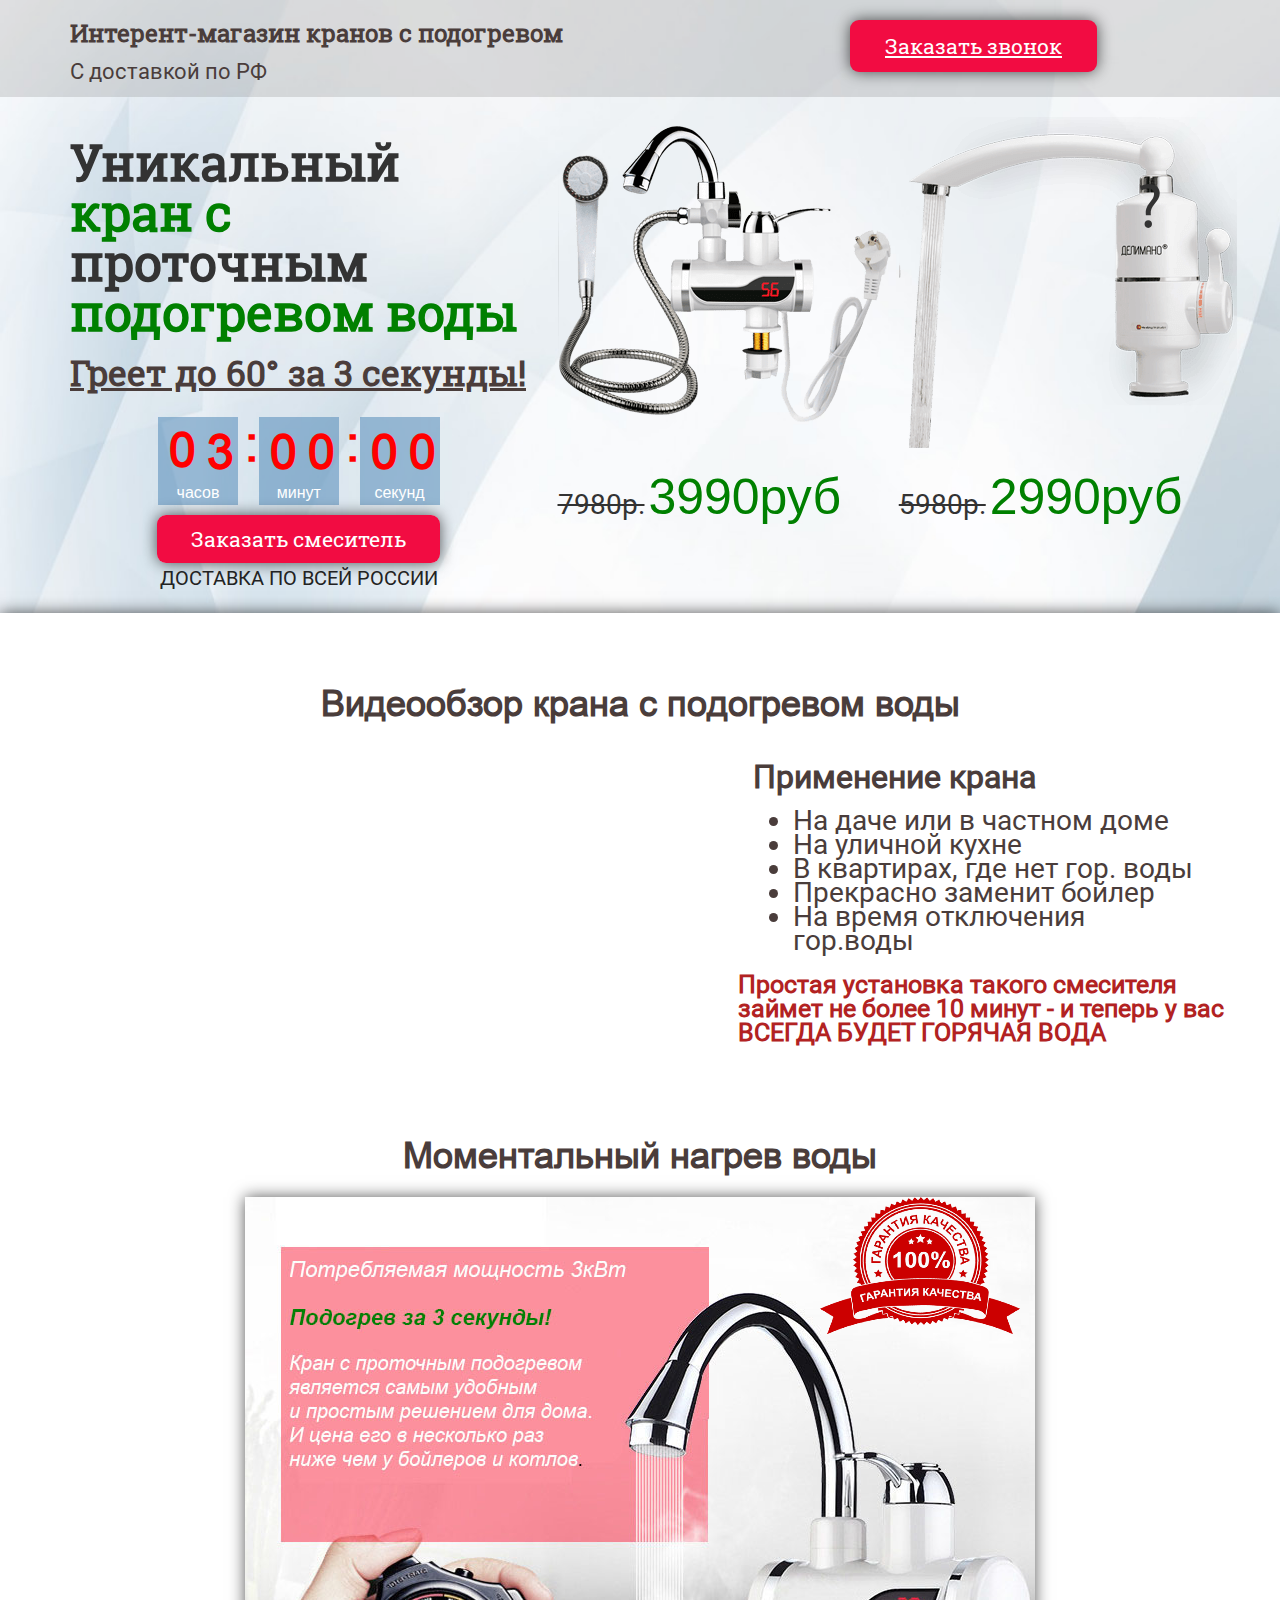
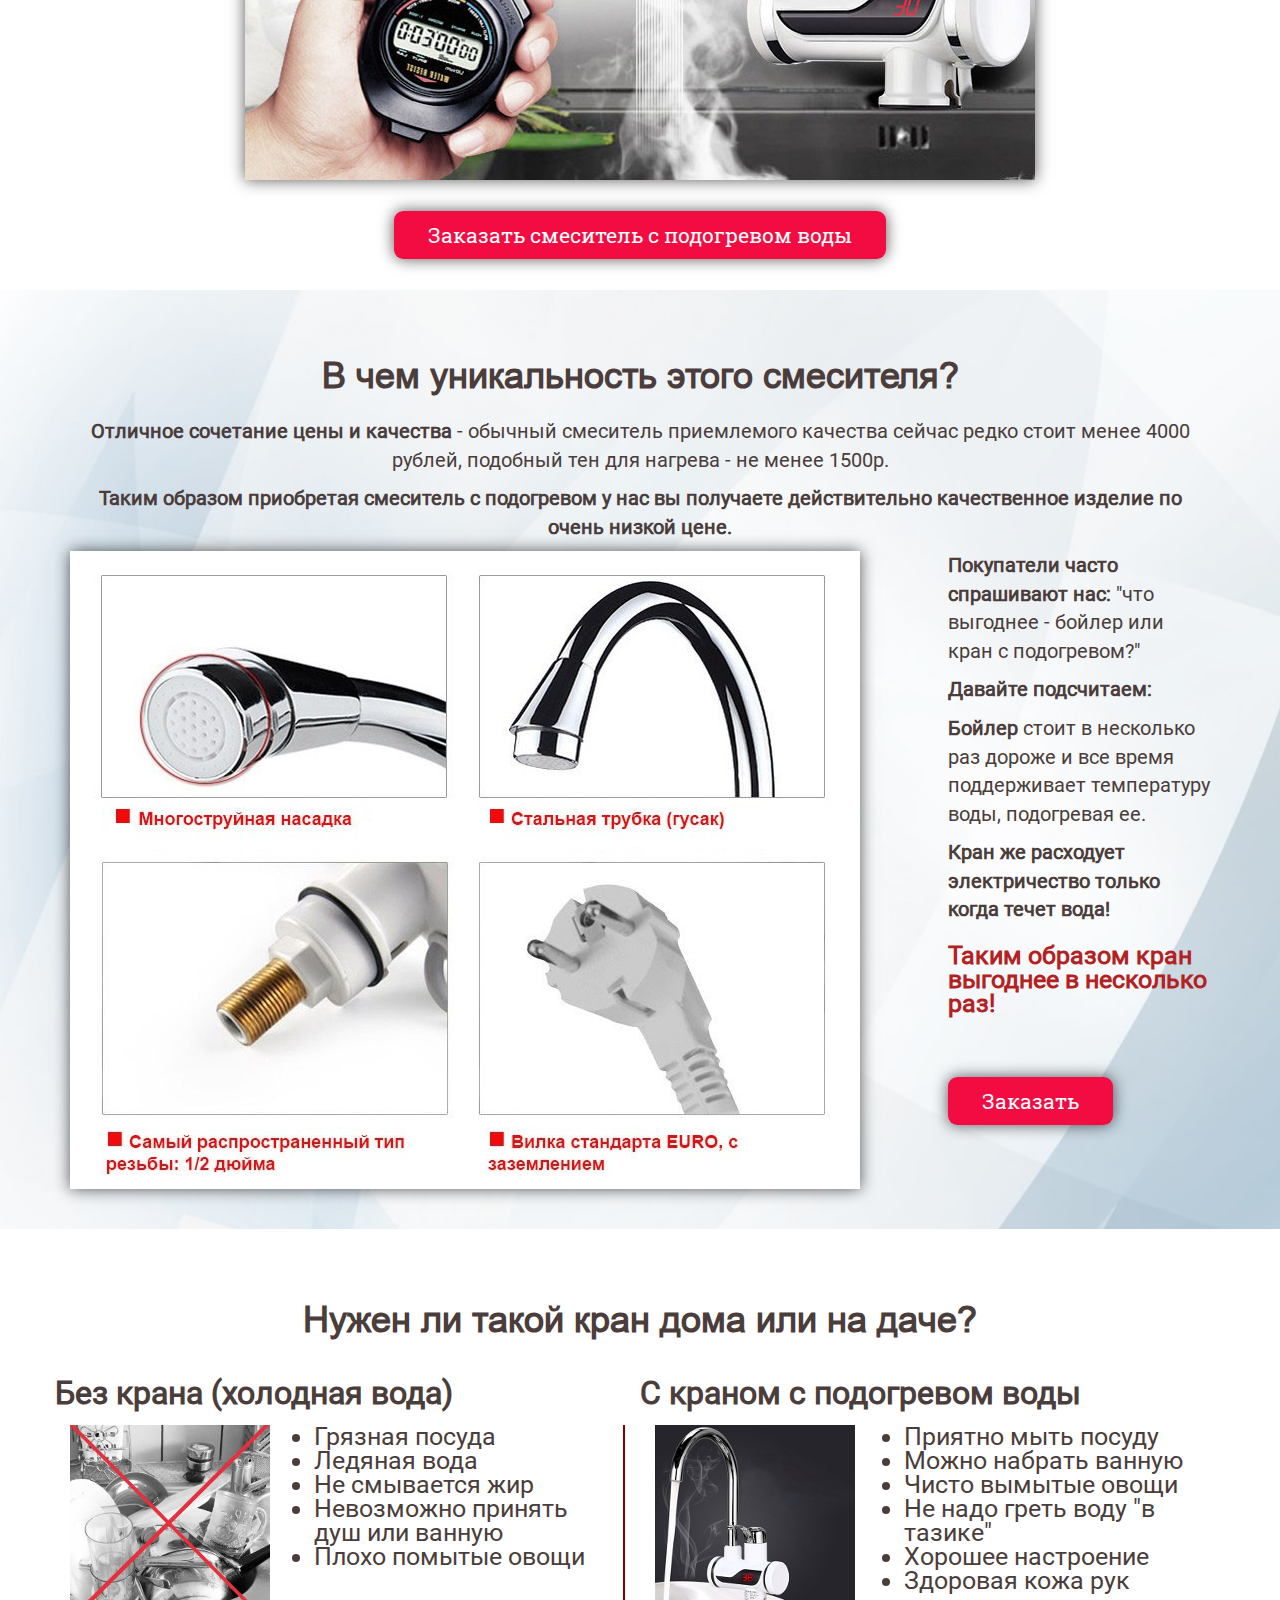
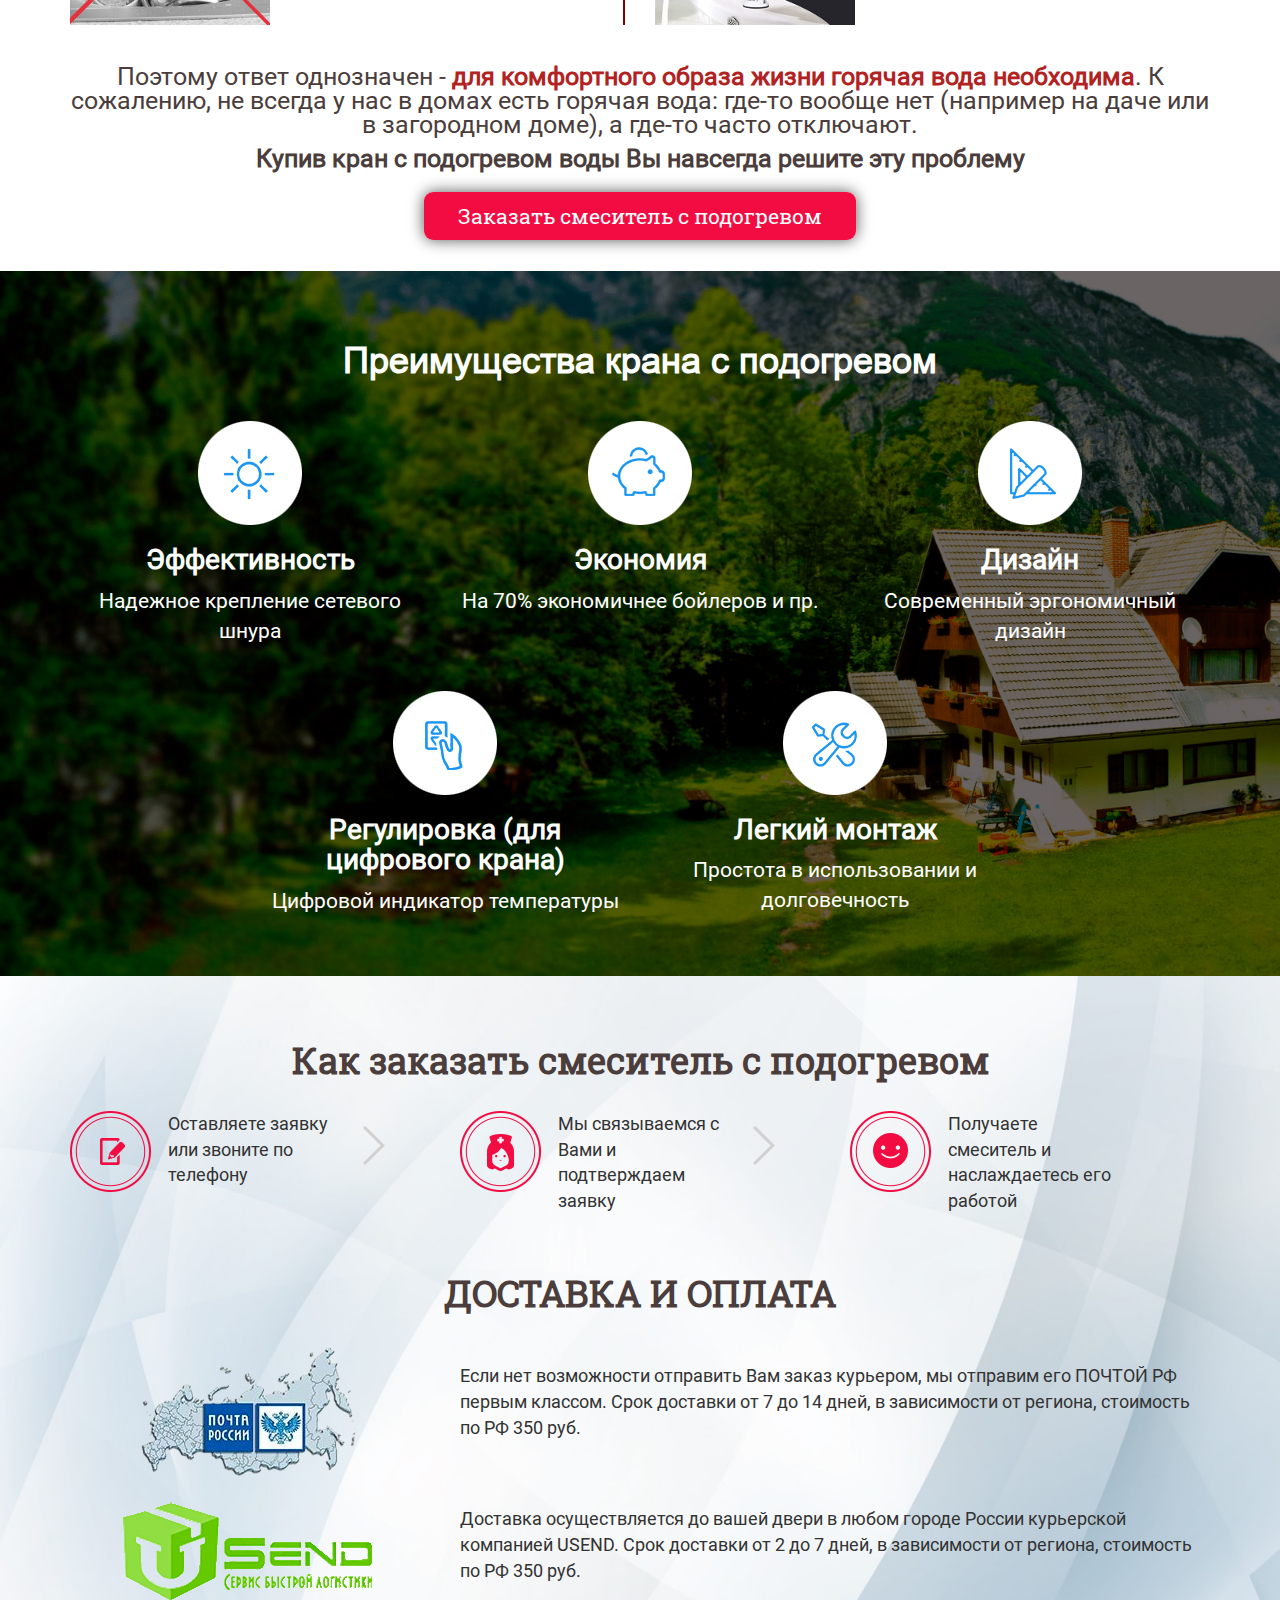
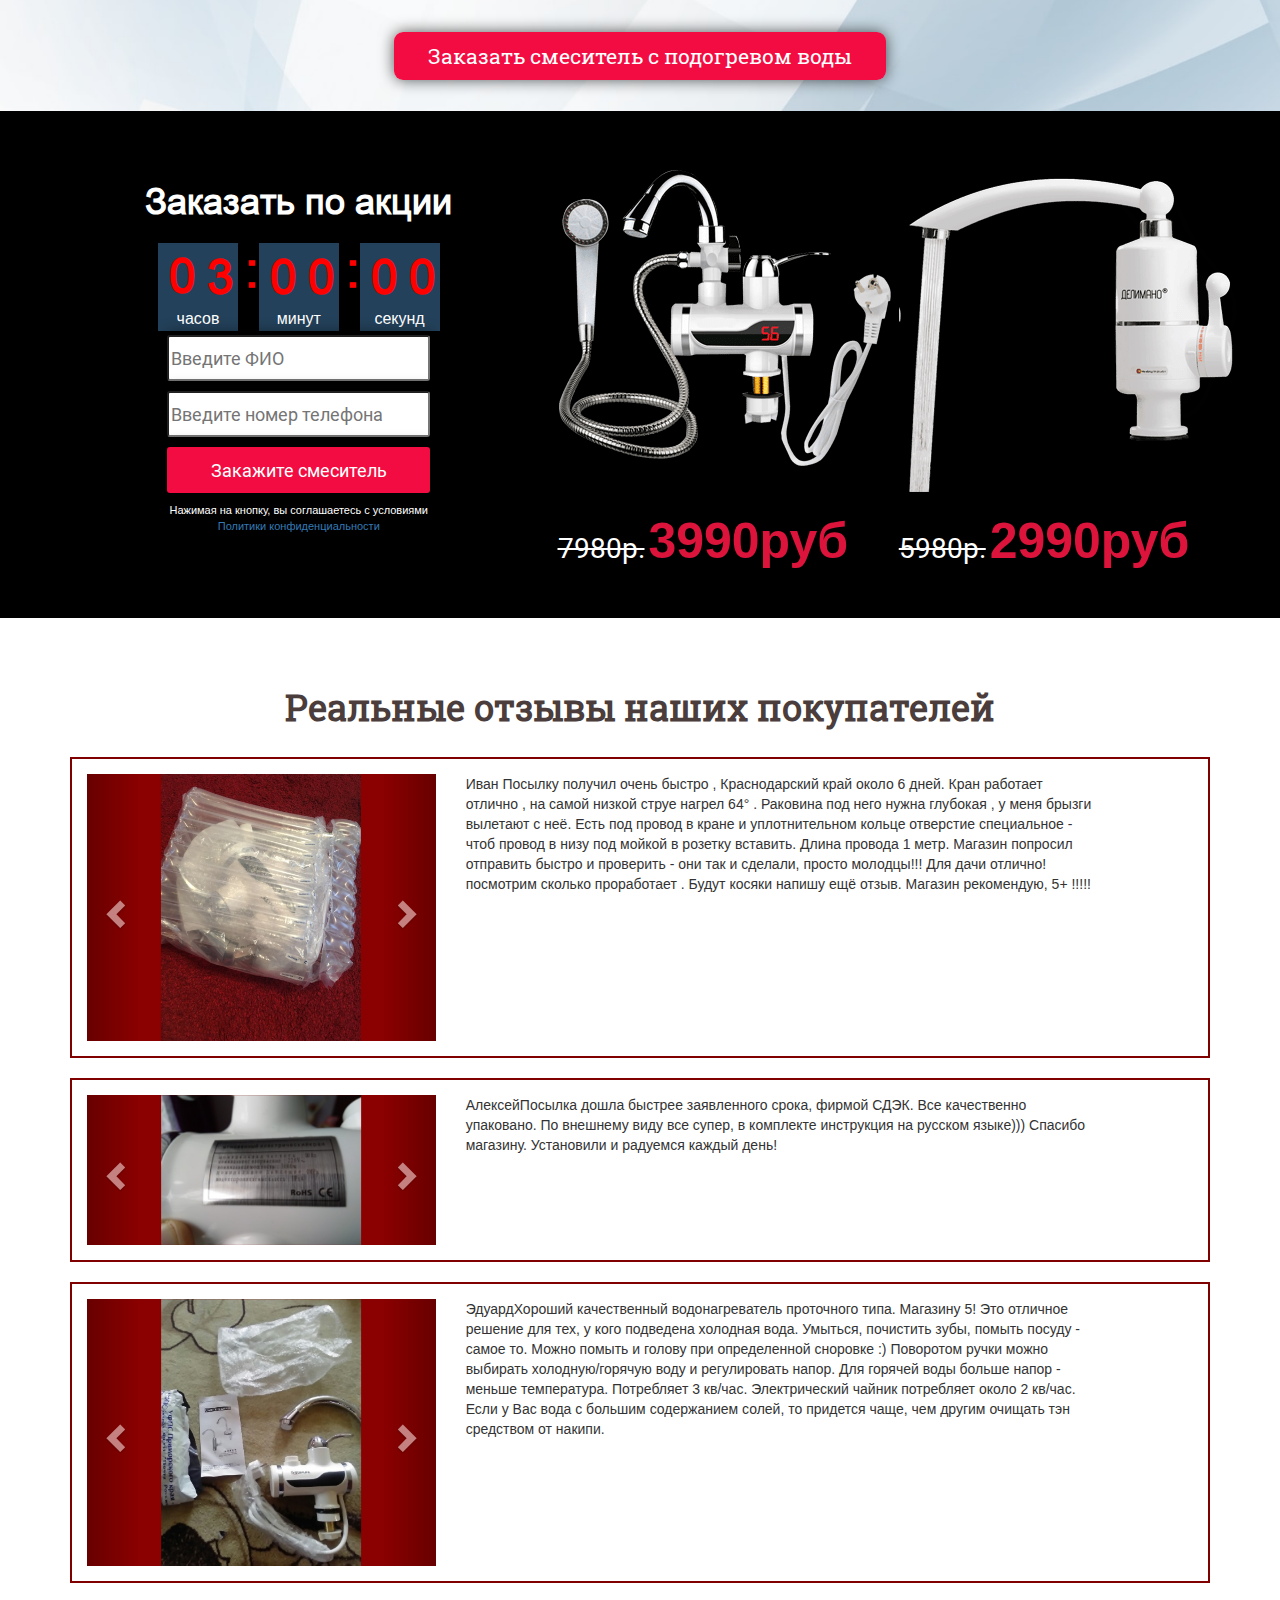
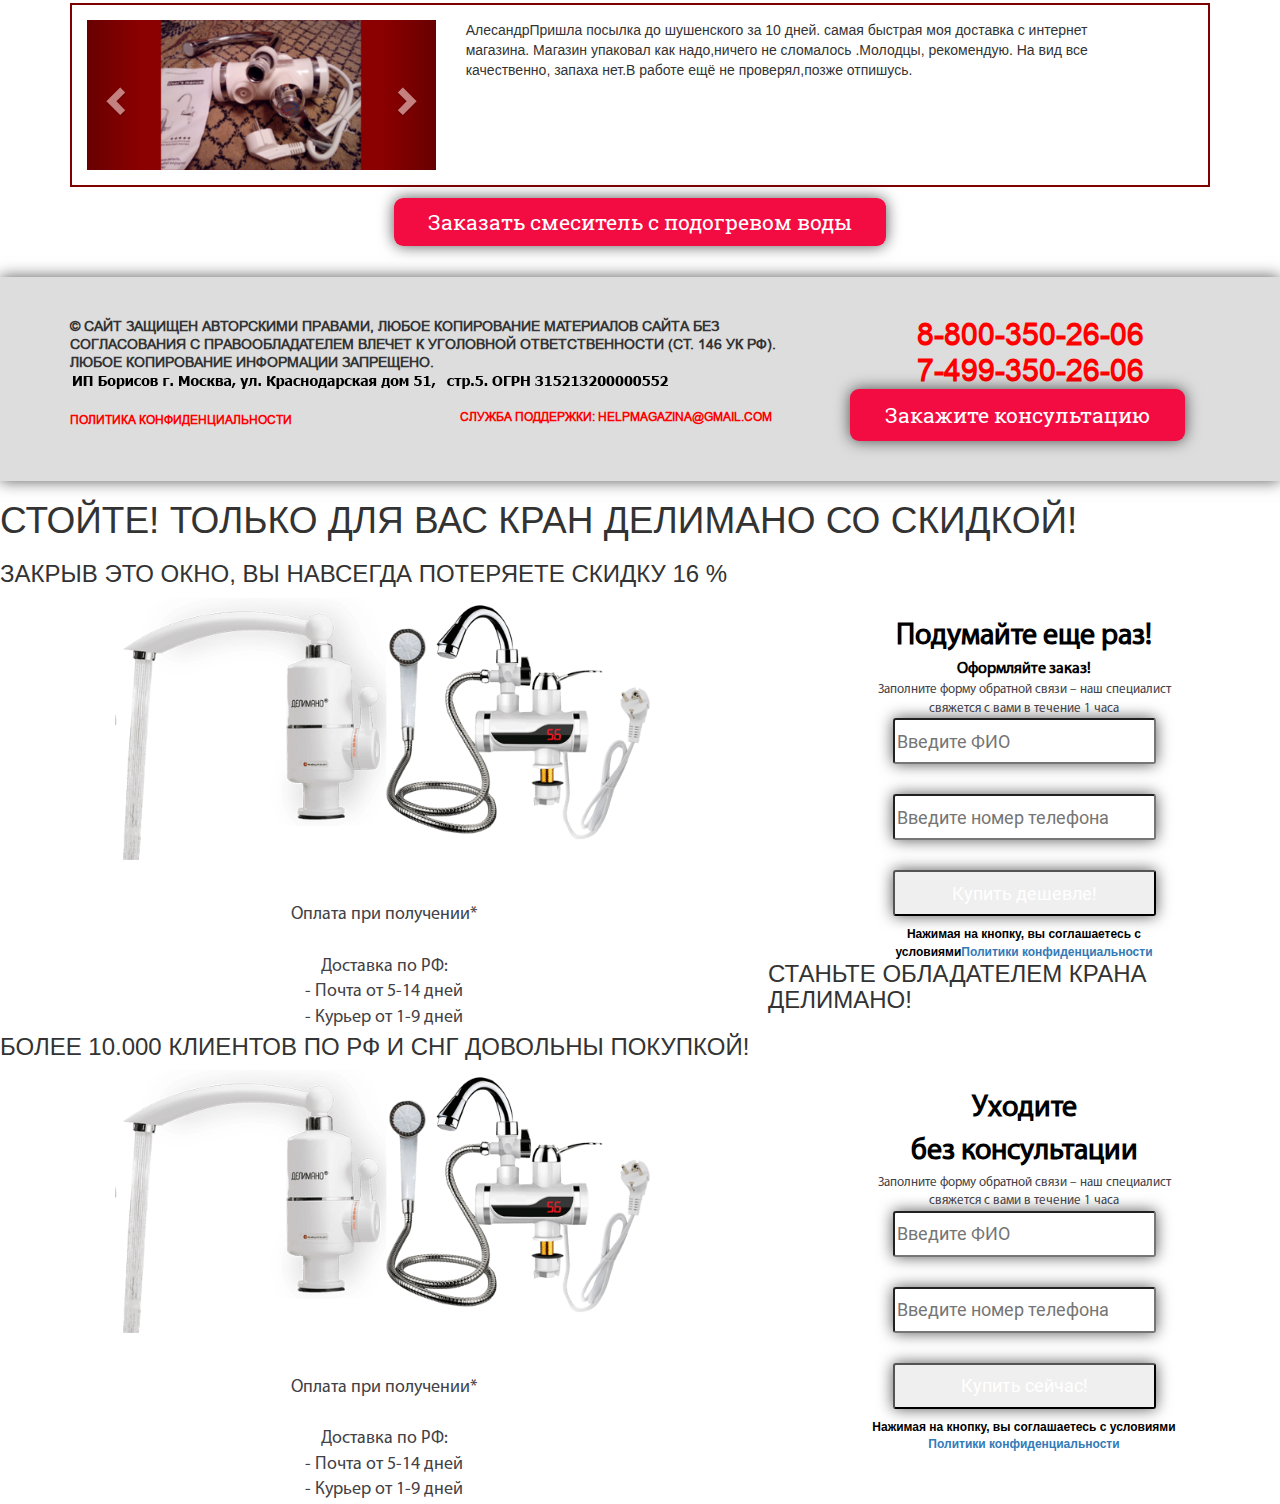
==== index.html @ 812cf023 "first commit" ====
<!DOCTYPE html>
<html>
<head>
	<title>Краны с подогревом</title>
	<meta charset="utf-8">
	<meta name="viewport" content="width=device-width, initial-scale=1">
	<link href="css/bootstrap.min.css" rel="stylesheet">
	<link rel="stylesheet" type="text/css" href="style.css">
	<link rel="shortcut icon" href="favicon.ico"  type="image/x-icon" />
<style>
	@font-face {
    font-family: "MyriadProRegular";
    src: url("font/MyriadProRegular/MyriadProRegular.eot");
    src: url("font/MyriadProRegular/MyriadProRegular.eot?#iefix")format("embedded-opentype"),
    url("font/MyriadProRegular/MyriadProRegular.woff") format("woff"),
    url("font/MyriadProRegular/MyriadProRegular.ttf") format("truetype");
    font-style: normal;
    font-weight: normal;
}




#ouibounce-modal {
    font-family: 'Open Sans', sans-serif;
    display: none;
    position: fixed;
    top: 0;
    left: 0;
    width: 100%;
    height: 100%;
    z-index:9997;
}
#ouibounce-modal .underlay {
    width: 100%;
    height: 100%;
    position: absolute;
    top: 0;
    left: 0;
    background-color: rgba(0,0,0,0.5);
    cursor: pointer;
    -webkit-animation: fadein 0.5s;
    animation: fadein 0.5s;
}
#ouibounce-modal .modal {
    width: 100%;
    height: auto;
    max-height:490px;
    background-color: #e5e5e5;
    z-index: 1;
    position: absolute;
    margin: auto;
    top: 0;
    right: 0;
    bottom: 0;
    left: 0;
    border-radius: 4px;
    -webkit-animation: popin 0.3s;
    animation: popin 0.3s;
    max-width:800px;
    border-radius:30px;

}
#ouibounce-modal .modal-title {
    font-size: 18px;
    background-color: #e5e5e5;
    color: #000;
    padding: 10px;
    margin: 0;
    border-radius: 4px 4px 0 0;
    text-align: center;
    margin: 0 auto;
    max-width: 670px;
}
#ouibounce-modal h3 {
    color: #000;
    font-size: 23px;
    margin: 16px;
    text-transform: uppercase;
    font-weight: normal;
    font-family: MyriadProRegular;
    max-width: 670px;
}
#ouibounce-modal .modal-body {
    padding: 0px 35px;
    font-size: 0.9em;
}

#ouibounce-modal form {
    text-align: center;
    margin-top: 15px;
}
#ouibounce-modal form input[type=text] {
    padding: 12px;
    max-width: 300px;
    border: 1px solid #806f6f;
    -webkit-font-smoothing: antialiased;
    margin-bottom: 17px;
    height: 40px;
    width: 100%;
    background: #e1e1e1;

}


#ouibounce-modal form input[type=tel] {
    padding: 12px;
    max-width: 300px;
    border: 1px solid #806f6f;
    -webkit-font-smoothing: antialiased;
    margin-bottom: 17px;
    height: 40px;
    width: 100%;
    background: #e1e1e1;

}


#ouibounce-modal form input[type=email] {
    padding: 12px;
    max-width: 300px;
    border: 1px solid #806f6f;
    -webkit-font-smoothing: antialiased;
    margin-bottom: 17px;
    height: 40px;
    width: 100%;
    background: #e1e1e1;

}

#ouibounce-modal form input[type=submit] {
    text-transform: uppercase;
    font-size: 28px;
    border-radius: 0px;
    background-color: #4ab471;
    border: none;
    cursor: pointer;
    -webkit-font-smoothing: antialiased;
    width: 100%;
    max-width: 300px;
    margin: 0 auto;
    font-family: MyriadProRegular;
    border: 2px solid #f17479;
    height: 65px;
    padding: 0px;
    margin-left: 0px;
}

#ouibounce-modal .modal-footer {
    position: absolute;
    bottom: 20px;
    text-align: center;
    width: 100%;
}
#ouibounce-modal .modal-footer p {
    text-transform: capitalize;
    cursor: pointer;
    display: inline;
    border-bottom: 1px solid #344a5f;
}
@-webkit-keyframes fadein {
    0% {
        opacity: 0;
    }

    100% {
        opacity: 1;
    }
}
@-ms-keyframes fadein {
    0% {
        opacity: 0;
    }

    100% {
        opacity: 1;
    }
}
@keyframes fadein {
    0% {
        opacity: 0;
    }

    100% {
        opacity: 1;
    }
}
@-webkit-keyframes popin {
    0% {
        -webkit-transform: scale(0);
        transform: scale(0);
        opacity: 0;
    }

    85% {
        -webkit-transform: scale(1.05);
        transform: scale(1.05);
        opacity: 1;
    }

    100% {
        -webkit-transform: scale(1);
        transform: scale(1);
        opacity: 1;
    }
}
@-ms-keyframes popin {
    0% {
        -ms-transform: scale(0);
        transform: scale(0);
        opacity: 0;
    }

    85% {
        -ms-transform: scale(1.05);
        transform: scale(1.05);
        opacity: 1;
    }

    100% {
        -ms-transform: scale(1);
        transform: scale(1);
        opacity: 1;
    }
}
@keyframes popin {
    0% {
        -webkit-transform: scale(0);
        -ms-transform: scale(0);
        transform: scale(0);
        opacity: 0;
    }

    85% {
        -webkit-transform: scale(1.05);
        -ms-transform: scale(1.05);
        transform: scale(1.05);
        opacity: 1;
    }

    100% {
        -webkit-transform: scale(1);
        -ms-transform: scale(1);
        transform: scale(1);
        opacity: 1;
    }
}

.colmd9 {
    width: 60%;
    float: left;
    text-align: center;

}
.colmd3 {
    width: 40%;
    float: right;
    text-align:center;
    margin-top: 18px;
}

.textobm {
    font-family: MyriadProRegular;
    color: #424147;
    font-size: 18px;
    max-width: 240px;
    text-align: center;
    margin: 0 auto;
    margin-top:40px;
}
.zagolform {
    font-size: 30px;
    font-family: MyriadProRegular;
    color: #000;
    font-weight: bold;

}

.formstr2 {
    font-size: 16px;
    font-family: MyriadProRegular;
    font-weight: bold;
    color: #000;

}
.managerobform {
    font-size: 13px;
    margin: 0 auto;
    width: 67%;
    font-family: MyriadProRegular;
    color: #424147;

}


.polk {
    font-size: 12px;
    font-family: MyriadProRegular;
    font-weight: bold;
    color: #5d5d66;
}
.voprosik {
    float: right;
    font-size: 63px;
    position: absolute;
    right: 117px;
    top: 167px;
    font-family: MyriadProRegular;

}

@media (min-width:480px) and (max-width:768px){
    .zagolform{
        font-size: 27px;
    }
}

@media (min-width:300px) and (max-width:480px){
    .zagolform{
        font-size: 27px;
    }
}
</style>
<!-- MEDIA-->
<style type="text/css">
	
</style>
</head>
<body>
<!--СЕКЦИЯ-1-->	
<section class="section1">
	
	<header>
		<div class="container">
		<div class="row">
			<div class="col-md-8">
				<h2 class="hh2">Интерент-магазин кранов с подогревом</h2>
				<p class="thead">С доставкой по РФ</p>
			</div>
			<div class="col-md-4">
			<br>
			
			<a class="knopka btn" href="#myModal" data-toggle="modal"><span class="cherta">Заказать звонок</span></a>
		    </div>
		</div>
		</div>
	</header>
	<div class="row"></div>
	<div class="container">
		<div class="row">
			<div class="col-md-5">
				<div class="row">
					<div class="col-md-12">
						<h1>Уникальный <span class="green">кран с</span> проточным <span class="green">подогревом воды</span></h1>
						<p class="txt1">Греет до 60&#176; за 3 секунды!</p>
					</div>
				</div>
				<div class="row">
					<div class="col-md-12 col-sm-12 col-xs-12 text-center"> 
                        <div id="countdown_dashboard" class="">
						
							<div class="dash hours_dash">
								<div class="digit"><div class="top" style="display: none;">0</div><div class="bottom" style="display: block;">0</div></div>
								<div class="digit"><div class="top" style="display: none;">3</div><div class="bottom" style="display: block;">3</div></div>
								<span class="dash_title">часов</span>
							</div>
							<div class="dots">:</div>
							<div class="dash minutes_dash">
								<div class="digit"><div class="top" style="display: none;">0</div><div class="bottom" style="display: block;">0</div></div>
								<div class="digit"><div class="top" style="display: none;">0</div><div class="bottom" style="display: block;">0</div></div>
								<span class="dash_title">минут</span>
							</div>
							<div class="dots">:</div>
							<div class="dash seconds_dash">
								<div class="digit"><div class="top" style="display: none;">4</div><div class="bottom" style="display: block;">4</div></div>
								<div class="digit"><div class="top" style="display: none;">0</div><div class="bottom" style="display: block;">0</div></div>
								<span class="dash_title">секунд</span>
							</div>
							<div class="clear"></div>
						</div>
                    </div>
				</div>
				<div class="row">
					<div class="col-md-12 text-center">
						<a class="knopka" href="">Заказать смеситель</a>
					</div>
			       </div>
			    <div class="row">
					<div class="col-md-12 text-center">
						<p class="dost">ДОСТАВКА ПО ВСЕЙ РОССИИ</p>
					</div>
			       </div>		
			</div>
			<div class="col-md-7">
				<div class="row">
				<div class="col-md-6">
				<figure>
					<p><img src="img/krann.png"></p>
					<figcaption>
						<span class="cena">7980р.</span> <span class="green">3990руб</span>
					</figcaption>
				</figure>
			       </div>
				<div class="col-md-6">
				<figure>
					<p><img src="img/delim.png"></p>
					<figcaption>
						<span class="cena">5980р.</span> <span class="green">2990руб</span>
					</figcaption>
				</figure>
			       </div>
				</div>
			</div>
		</div>
	</div>
</section>
<!-- СЕКЦИЯ-2 -->
<section class="section2">
	<div class="container">
		<div class="row">
			<div class="col-md-12">
				<h2 class="h22">Видеообзор крана с подогревом воды</h2>
			</div>
		</div>
		<div class="row">
			<div class="col-md-7">
			<div class="row">
			<div class="col-md-12 text-center">
				<iframe width="560" height="315" src="https://www.youtube.com/embed/19p9vPJUrW4" frameborder="0" allow="autoplay; encrypted-media" allowfullscreen></iframe>
			</div>
			</div>
			<div class="row">
			<div class="col-md-12 text-center">
				<iframe width="560" height="315" src="https://www.youtube.com/embed/FZ7Vv_wr2fo" frameborder="0" allow="autoplay; encrypted-media" allowfullscreen></iframe>
			</div>
			</div>
			</div>
			<div class="col-md-5">
				<div class="row">
					<div class="col-md-12">
						<h3 class="h33">Применение крана</h3>
						<ul>
							<li>На даче или в частном доме</li>
							<li>На уличной кухне</li>
							<li>В квартирах, где нет гор. воды</li>
							<li>Прекрасно заменит бойлер</li>
							<li>На время отключения гор.воды</li>
						</ul>
					</div>
					<div class="row">
						<div class="col-md-12">
						<div class="bordo2">
						<p class="bordo">Простая установка такого смесителя займет не более 10 минут - и теперь у вас ВСЕГДА БУДЕТ ГОРЯЧАЯ ВОДА</p></div>
						</div>
                    </div>
					</div>
				</div>
			</div>
			<div class="row">
				<div class="col-md-12">
					<h2 class="h22">Моментальный нагрев воды</h2>
				</div>
			</div>
			<div class="row">
			<div class="garant">
				
					<div class="col-md-6 col-md-offset-1">
						
					</div>
					<div class="col-md-5 text-right">
						<img src="img/guarantee.png">
					</div>
				</div>
			</div>
			<div class="row">
				<div class="col-md-12 text-center">
				<div class="sect2"><a class="knopka" href="">Заказать смеситель с подогревом воды</a>
				</div>
				</div>
			</div>
		</div>
	</div>
</section>
<!--СЕКЦИЯ-3-->
<section class="section3">
	<div class="container">
		<div class="row">
			<div class="col-md-12 text-center">
				<h2 class="h22">В чем уникальность этого смесителя?</h2>
			</div>
		</div>
		<div class="row">
			<div class="col-md-12 text-center">
				<p class="txt3"><span class="bold">Отличное сочетание цены и качества</span> - обычный смеситель приемлемого качества сейчас редко стоит менее 4000 рублей, подобный тен для нагрева - не менее 1500р.</p>
			</div>
		</div>
		<div class="row">
			<div class="col-md-12 text-center">
				<p class="bold">Таким образом приобретая смеситель с подогревом у нас вы получаете действительно качественное изделие по очень низкой цене.</p>
			</div>
		</div>
		<div class="row">
			<div class="col-md-9">
				<img src="img/sect3.jpg">
			</div>
			<div class="col-md-3">
				<div class="row">
					<div class="col-md-12">
						<p class="txt3"><span class="bold">Покупатели часто спрашивают нас:</span> "что выгоднее - бойлер или кран с подогревом?"</p>
					</div>
				</div>
				<div class="row">
					<div class="col-md-12">
						<p class="bold">Давайте подсчитаем: </p>
					</div>
				</div>
				<div class="row">
					<div class="col-md-12">
						<p class="txt3"><span class="bold">Бойлер</span> стоит в несколько раз дороже и все время поддерживает температуру воды, подогревая ее.</p>
					</div>
				</div>
				<div class="row">
					<div class="col-md-12">
						<p class="bold">
							Кран же расходует электричество только когда течет вода!
						</p>
					</div>
				</div>
				<div class="row">
					<div class="col-md-12">
						<p></p>
					</div>
				</div>
				<div class="row">
					<div class="col-md-12">
						<div class="bordo3">
					<p class="bordo">Таким образом кран выгоднее в несколько раз!</p></div>
				    </div>
				</div>
				<div class="row">
					<div class="col-md-12">
					<a class="knopka" href="">Заказать</a>
				    </div>
				</div>
			</div>
		</div>
	</div>
</section>
<!--СЕКЦИЯ-4 -->
<section class="section4">
	<div class="container">
		<div class="row">
			<div class="col-md-12 text-center">
				<h2 class="h22">
					Нужен ли такой кран дома или на даче?
				</h2>
			</div>
		</div>
		<div class="ul-sect4">
		<div class="row">
			
			<div class="col-md-6">
				<div class="row">
					<h3 class="h33">Без крана (холодная вода)</h3>
				</div>
				<div class="ul-left">
				<div class="row">
					<div class="col-md-5">
						<img src="img/sect4net.jpg">
					</div>
					<div class="col-md-7">
						
						<ul>
							<li>Грязная посуда</li>
							<li>Ледяная вода</li>
							<li>Не смывается жир</li>
							<li>Невозможно принять душ или ванную</li>
							<li>Плохо помытые овощи</li>
						</ul>
					</div>
				</div>
				</div>
			</div>
			<div class="col-md-6">
				<div class="row">
					<h3 class="h33">С краном с подогревом воды</h3>
				</div>
                <div class="row">
					<div class="col-md-5">
						<img src="img/sect4da.jpg">
					</div>
					<div class="col-md-7">
						<ul>
							<li>Приятно мыть посуду</li>
							<li>Можно набрать ванную</li>
							<li>Чисто вымытые овощи</li>
							<li>Не надо греть воду "в тазике"</li>
							<li>Хорошее настроение</li>
							<li>Здоровая кожа рук</li>
						</ul>
					</div>
				</div>
			</div>
			
		</div>
		</div>
		<div class="row">
			<div class="col-md-12 text-center">
				<p>Поэтому ответ однозначен - <span class="bordo">для комфортного образа жизни горячая вода необходима</span>. К сожалению, не всегда у нас в домах есть горячая вода: где-то вообще нет (например на даче или в загородном доме), а где-то часто отключают.</p>
			</div>
		</div>
		<div class="row">
			<div class="col-md-12 text-center">
				<div class="bordo4">
				<p class="bordo">Купив кран с подогревом воды Вы навсегда решите эту проблему</p></div>
			</div>
		</div>
		<div class="row">
			<div class="col-md-12 text-center">
				<a class="knopka" href="">Заказать смеситель с подогревом</a>
				</div>
			</div>
	</div>
</section>
<!--СЕКЦИЯ-5-->
<section class="section5">
	<div class="container">
		<div class="row">
			<h2>Преимущества крана с подогревом</h2>
		</div>
		<div class="plus">
		<div class="row">
			<div class="col-md-4">
				<figure>
					<p><img src="img/file.png"></p>
					<figcaption>
					<h3 class="h35">Эффективность</h3>
					<p class="txt5">Надежное крепление сетевого шнура</p>
					</figcaption>
				</figure>
			</div>
			<div class="col-md-4">
				<figure>
					<p><img src="img/file-1.png"></p>
					<figcaption>
					<h3 class="h35">Экономия</h3>
					<p class="txt5">На 70% экономичнее бойлеров и пр.</p>
					</figcaption>
				</figure>
			</div>
			<div class="col-md-4">
				<figure>
					<p><img src="img/file-2.png"></p>
					<figcaption>
					<h3 class="h35">Дизайн</h3>
					<p class="txt5">Современный эргономичный дизайн</p>
					</figcaption>
				</figure>
			</div>
		</div>
		</div>
		<div class="row">
			<div class="col-md-4 col-md-offset-2">
				<figure>
					<p><img src="img/file-3.png"></p>
					<figcaption>
					<h3 class="h35">Регулировка (для цифрового крана)</h3>
					<p class="txt5">Цифровой индикатор температуры</p>
					</figcaption>
				</figure>
			</div>
			<div class="col-md-4">
				<figure>
					<p><img src="img/file-4.png"></p>
					<figcaption>
					<h3 class="h35">Легкий монтаж</h3>
					<p class="txt5">Простота в использовании и долговечность</p>
					</figcaption>
				</figure>
			</div>
		</div>
	</div>
</section>
<!--СЕКЦИЯ-6-->
<section class="section6">
	<div class="container">
		<div class="row">
			<div class="col-md-12 text-center">
				<h2 class="h66">Как заказать смеситель с подогревом</h2>
			</div>
		</div>
		<div class="ico6">
		<div class="row">
			<div class="col-md-4">
				<div class="row">
					<div class="col-md-3"><img src="img/icon1.png"></div>
					<div class="col-md-6"><p class="txt6">Оставляете заявку или звоните по телефону</p></div>
					<div class="col-md-3">
						<div class="str"><img src="img/str.png"></div>
					</div>
				</div>
			</div>
			<div class="col-md-4">
				<div class="row">
					<div class="col-md-3"><img src="img/icon2.png"></div>
					<div class="col-md-6"><p class="txt6">Мы связываемся с Вами и подтверждаем заявку</p></div>
					<div class="col-md-3">
						<div class="str"><img src="img/str.png"></div>
					</div>
				</div>
			</div>
			<div class="col-md-4">
				<div class="row">
					<div class="col-md-3"><img src="img/icon3.png"></div>
					<div class="col-md-6"><p class="txt6">Получаете смеситель и наслаждаетесь его работой</p></div>
					
				</div>
			</div>
		</div>
		</div>
		<div class="row">
     
<div class="col-md-12 text-center">
 <h2 class="h66">ДОСТАВКА И ОПЛАТА </h2>
</div>
</div>
<div class="dostavka">
<div class="row">

<div class="col-md-4"><img src="img/poc1.png" class="img-responsive" /></div>
<div class="col-md-8"><br>
	<p class="txt6">Если нет возможности отправить Вам заказ курьером, мы отправим его ПОЧТОЙ РФ первым классом. Срок доставки от 7 до 14 дней, в зависимости от региона, стоимость по РФ 350 руб.</p></div>
</div>


<div class="row">

<div class="col-md-4"><img src="img/usend.png" class="img-responsive" /></div>
<div class="col-md-8"><br>
	<p class="txt6">Доставка осуществляется до вашей двери в любом городе России курьерской компанией USEND. Срок доставки от 2 до 7 дней, в зависимости от региона, стоимость по РФ 350 руб.</p></div>
</div>
</div>
		<div class="row">
			<div class="col-md-12 text-center">
				<a class="knopka" href="">Заказать смеситель с подогревом воды</a>
			</div>
		</div>
	</div>
</section>
<!--СЕКЦИЯ-7-->
<section class="section7">
	<div class="container">
		<div class="row">
			
			<div class="col-md-5">
				
				<div class="row">
					<div class="col-md-12 text-center">
						<h2>Заказать по акции </h2>
					</div>
				</div>
				<div class="row">
					<div class="col-md-12 col-sm-12 col-xs-12 text-center"> 
                        <div id="countdown_dashboard2" class="">
						
							<div class="dash hours_dash">
								<div class="digit"><div class="top" style="display: none;">0</div><div class="bottom" style="display: block;">0</div></div>
								<div class="digit"><div class="top" style="display: none;">3</div><div class="bottom" style="display: block;">3</div></div>
								<span class="dash_title">часов</span>
							</div>
							<div class="dots">:</div>
							<div class="dash minutes_dash">
								<div class="digit"><div class="top" style="display: none;">0</div><div class="bottom" style="display: block;">0</div></div>
								<div class="digit"><div class="top" style="display: none;">0</div><div class="bottom" style="display: block;">0</div></div>
								<span class="dash_title">минут</span>
							</div>
							<div class="dots">:</div>
							<div class="dash seconds_dash">
								<div class="digit"><div class="top" style="display: none;">4</div><div class="bottom" style="display: block;">4</div></div>
								<div class="digit"><div class="top" style="display: none;">0</div><div class="bottom" style="display: block;">0</div></div>
								<span class="dash_title">секунд</span>
							</div>
							<div class="clear"></div>
						</div>
                    </div>
				</div>
				<div class="row">
					<div class="col-md-12 text-center">
						<form id="order3form" class="order_form" action="https://borisovden.e-autopay.com/checkout/save_order_data.php" method="post" target="_blank" onsubmit="var re = /^((8|\+7|7)[\- ]?)?(\(?\d{3}\)?[\- ]?)[\d\- ]{7,10}$/i; if(!re.test(this.phone.value.trim())) {alert('Пожалуйста проверьте правильность заполнения поля Телефон!'); return false;} else{gtag('event', 'zakaz', {'event_category':'send','event_action':'click'}); return true;}">
										<input type="text" name="name" value="" placeholder="Введите ФИО" class="name"  placeholder='Введите ФИО';">
										<input type="tel" name="phone" value="" placeholder="Введите номер телефона" class="phone" required="">
											<!--<input type="email" name="email" value="" placeholder="Ваш e-mail (не обязательно)" class="email"  pattern="([A-z0-9_.-]{1,})@([A-z0-9_.-]{1,}).([A-z]{2,8})" />
											<input style="font-size:15px;" type="text" name="address" value="" placeholder="Введите адрес (г. Курск.....)" class="address hidden"  onfocus="placeholder='';" onblur="placeholder='Введите адрес (г. Курск.....)';"/>-->
										<input type="submit" class="btn knopka" value="Закажите смеситель">	
											<select class="ea_select ea_pay_mode" name="pay_mode" style="display:none;"><option value="3">Наложенный платеж</option></select>
										<input type="hidden" id="tovar_id" name="tovar_id" value="367724">
										<input type="hidden" name="additional_field1" value="roistat_visit:2656194">
										<input type="hidden" name="form_charset" id="form_charset" value="">
										<input type="hidden" name="form_id" value="33600">
										<div style="width: 100%;margin: 0 auto;text-align: center;margin-top: 3px;margin-bottom: 10px;color: #fff;font-weight: normal;font-size: 11px;">Нажимая на кнопку, вы соглашаетесь с условиями <br>
											<a href="politics.html" target="_blank">Политики конфиденциальности</a></div>
									
									<input name="delay" type="hidden" value="-1"></form>
					</div>
				</div>
				
			</div>
			<div class="col-md-7">
			
			
				<div class="row">
				<div class="col-md-6">
				<figure>
					<p><img src="img/krann.png"></p>
					<figcaption>
						<span class="cena2">7980р.</span> <span class="red">3990руб</span>
					</figcaption>
				</figure>
			       </div>
				<div class="col-md-6">
				<figure>
					<p><img src="img/delim.png"></p>
					<figcaption>
						<span class="cena2">5980р.</span> <span class="red">2990руб</span>
					</figcaption>
				</figure>
			       </div>
				</div>
			  </div>
			
		</div>
	</div>
</section>
<!--СЕКЦИЯ-8-->
<section class="section8">
	<div class="container">
		<div class="row">
			<div class="col-md-12 text-center">
				<h2 class="h66">Реальные отзывы наших покупателей</h2>
			</div>
		</div>
		<div class="comment">
        <div class="row">
        <div class="col-md-4">	
		<!-- Bootstrap 3 -->
<div id="carousel" class="carousel slide" data-ride="carousel">
  <div class="carousel-inner">
    <div class="item active">
      <img src="img/im11.jpg" alt="...">
    </div>
    <div class="item">
      <img src="img/im12.jpg" alt="...">
    </div>
    <div class="item">
      <img src="img/im13.jpg" alt="...">
    </div>
    <div class="item">
      <img src="img/im14.jpg" alt="...">
    </div>
  </div>
  <!-- Элементы управления -->
  <a class="left carousel-control" href="#carousel" role="button" data-slide="prev">
    <span class="glyphicon glyphicon-chevron-left" aria-hidden="true"></span>
    <span class="sr-only">Предыдущий</span>
  </a>
  <a class="right carousel-control" href="#carousel" role="button" data-slide="next">
    <span class="glyphicon glyphicon-chevron-right" aria-hidden="true"></span>
    <span class="sr-only">Следующий</span>
  </a>
</div>
        </div>
        <div class="col-md-7"><p class="otz"> <span>Иван</span> Посылку получил очень быстро , Краснодарский край около 6 дней. Кран работает отлично , на самой низкой струе нагрел 64° . Раковина под него нужна глубокая , у меня брызги вылетают с неё. Есть под провод в кране и уплотнительном кольце отверстие специальное - чтоб провод в низу под мойкой в розетку вставить. Длина провода 1 метр. Магазин попросил отправить быстро и проверить - они так и сделали, просто молодцы!!! Для дачи отлично! посмотрим сколько проработает . Будут косяки напишу ещё отзыв. Магазин рекомендую, 5+ !!!!!</div>
        </div>
       </div>
<div class="comment">
        <div class="row">
        <div class="col-md-4">	
		<!-- Bootstrap 3 -->
<div id="carousel2" class="carousel slide" data-ride="carousel">
  <div class="carousel-inner">
    <div class="item active">
      <img src="img/im21.jpg" alt="...">
    </div>
    <div class="item">
      <img src="img/im22.jpg" alt="...">
    </div>
    <div class="item">
      <img src="img/23.jpg" alt="...">
    </div>
  </div>
  <!-- Элементы управления -->
  <a class="left carousel-control" href="#carousel2" role="button" data-slide="prev">
    <span class="glyphicon glyphicon-chevron-left" aria-hidden="true"></span>
    <span class="sr-only">Предыдущий</span>
  </a>
  <a class="right carousel-control" href="#carousel2" role="button" data-slide="next">
    <span class="glyphicon glyphicon-chevron-right" aria-hidden="true"></span>
    <span class="sr-only">Следующий</span>
  </a>
</div>
        </div>
        <div class="col-md-7"><p class="otz"> <span> Алексей</span>Посылка дошла быстрее заявленного срока, фирмой СДЭК. Все качественно упаковано. По внешнему виду все супер, в комплекте инструкция на русском языке))) Спасибо магазину. Установили и радуемся каждый день!</p></div>
        </div>
       </div>
<div class="comment">
        <div class="row">
        <div class="col-md-4">	
		<!-- Bootstrap 3 -->
<div id="carousel3" class="carousel slide" data-ride="carousel">
  <div class="carousel-inner">
    <div class="item active">
      <img src="img/im31.jpg" alt="...">
    </div>
    <div class="item">
      <img src="img/im32.jpg" alt="...">
    </div>
    <div class="item">
      <img src="img/im33.jpg" alt="...">
    </div>
  </div>
  <!-- Элементы управления -->
  <a class="left carousel-control" href="#carousel3" role="button" data-slide="prev">
    <span class="glyphicon glyphicon-chevron-left" aria-hidden="true"></span>
    <span class="sr-only">Предыдущий</span>
  </a>
  <a class="right carousel-control" href="#carousel3" role="button" data-slide="next">
    <span class="glyphicon glyphicon-chevron-right" aria-hidden="true"></span>
    <span class="sr-only">Следующий</span>
  </a>
</div>
        </div>
        <div class="col-md-7"><p class="otz"> <span>Эдуард</span>Хороший качественный водонагреватель проточного типа. Магазину 5! Это отличное решение для тех, у кого подведена холодная вода. Умыться, почистить зубы, помыть посуду - самое то. Можно помыть и голову при определенной сноровке :) Поворотом ручки можно выбирать холодную/горячую воду и регулировать напор. Для горячей воды больше напор - меньше температура. Потребляет 3 кв/час. Электрический чайник потребляет около 2 кв/час. Если у Вас вода с большим содержанием солей, то придется чаще, чем другим очищать тэн средством от накипи.</p> </div>
        </div>
       </div>
<div class="comment">
        <div class="row">
        <div class="col-md-4">	
		<!-- Bootstrap 3 -->
<div id="carousel4" class="carousel slide" data-ride="carousel">
  <div class="carousel-inner">
    <div class="item active">
      <img src="img/im41.jpg" alt="...">
    </div>
    <div class="item">
      <img src="img/im42.jpg" alt="...">
    </div>
    <div class="item">
      <img src="img/im43.jpg" alt="...">
    </div>
    
  </div>
  <!-- Элементы управления -->
  <a class="left carousel-control" href="#carousel4" role="button" data-slide="prev">
    <span class="glyphicon glyphicon-chevron-left" aria-hidden="true"></span>
    <span class="sr-only">Предыдущий</span>
  </a>
  <a class="right carousel-control" href="#carousel4" role="button" data-slide="next">
    <span class="glyphicon glyphicon-chevron-right" aria-hidden="true"></span>
    <span class="sr-only">Следующий</span>
  </a>
</div>
        </div>
        <div class="col-md-7"><p class="otz"> <span>Алесандр</span>Пришла посылка до шушенского за 10 дней. самая быстрая моя доставка с интернет магазина. Магазин упаковал как надо,ничего не сломалось .Молодцы, рекомендую. На вид все качественно, запаха нет.В работе ещё не проверял,позже отпишусь.</p></div>
        </div>
       </div>
<div class="row">
	<div class="col-md-12 text-center">
				<a class="knopka" href="">Заказать смеситель с подогревом воды</a>
			</div>
</div>
	</div>
</section>
<!--FOOTER-->
<footer class="footer">

<div class="container">
	<div class="row">
<div class="col-md-8">
<div class="item-text "><span class="hidden-sm hidden-xs">© САЙТ ЗАЩИЩЕН АВТОРСКИМИ ПРАВАМИ, ЛЮБОЕ КОПИРОВАНИЕ МАТЕРИАЛОВ САЙТА БЕЗ СОГЛАСОВАНИЯ С ПРАВООБЛАДАТЕЛЕМ ВЛЕЧЕТ К УГОЛОВНОЙ ОТВЕТСТВЕННОСТИ (СТ. 146 УК РФ). ЛЮБОЕ КОПИРОВАНИЕ ИНФОРМАЦИИ ЗАПРЕЩЕНО.</span>
	<br>

<img class="img-img" src="img/addr.png">
<img class="img-img" src="img/addr2.png">
</div>
	<br>
<div class="row">
<div class="col-md-6"><div class="politic"><a href="politics.html" target="_blank">Политика конфиденциальности</a></div></div>	
	<div class="col-md-6"><div class="support"><p>Служба поддержки: <span><a href="mailto:helpmagazina@gmail.com">helpmagazina@gmail.com</a></span></p></div></div>


</div>

</div>

<div class="col-md-4">
						<a class="phone-f" href="tel:8-800-350-26-06">8-800-350-26-06</a>
						<a class="phone-f" href="tel:7-499-350-26-06">7-499-350-26-06</a>
						<a href="#myModal" class="knopka btn" data-toggle="modal">Закажите консультацию</a>
					</div>

</div>
	</footer>
<!-- MODALKA -->
<div id="myModal" class="modal fade">
  <div class="modal-dialog">
    <div class="modal-content">
      <!-- Заголовок модального окна -->
      <div class="modal-header">
        <button type="button" class="close" data-dismiss="modal" aria-hidden="true">×</button>
        <h4 class="modal-title">Закажите звонок</h4>
      </div>
      <!-- Основное содержимое модального окна -->
      <div class="modal-body">
        <form id="order3form" class="order_form" action="https://borisovden.e-autopay.com/checkout/save_order_data.php" method="post" target="_blank" onsubmit="var re = /^((8|\+7|7)[\- ]?)?(\(?\d{3}\)?[\- ]?)[\d\- ]{7,10}$/i; if(!re.test(this.phone.value.trim())) {alert('Пожалуйста проверьте правильность заполнения поля Телефон!'); return false;} else{gtag('event', 'zakaz', {'event_category':'send','event_action':'click'}); return true;}">
										<input type="text" name="name" value="" placeholder="Введите ФИО" class="name" autofocus="autofocus" placeholder='Введите ФИО';">
										<input type="tel" name="phone" value="" placeholder="Введите номер телефона" class="phone" required="">
											<!--<input type="email" name="email" value="" placeholder="Ваш e-mail (не обязательно)" class="email"  pattern="([A-z0-9_.-]{1,})@([A-z0-9_.-]{1,}).([A-z]{2,8})" />
											<input style="font-size:15px;" type="text" name="address" value="" placeholder="Введите адрес (г. Курск.....)" class="address hidden"  onfocus="placeholder='';" onblur="placeholder='Введите адрес (г. Курск.....)';"/>-->
										</form>	
      </div>
      <!-- Футер модального окна -->
      <div class="modal-footer">
       <input type="submit" class="btn knopka" value="Отправить">
      
      </div>
    </div>
  </div>
</div>
<!-- OuiBounce Modal -->
<div id="ouibounce-modal-A" class="ouibounce-init">
  <div class="underlay"></div>
  <div class="ouibounce-modal">
    <a class="closed" title="Закрыть" href="#close" aria-hidden="true"></a>
    <div class="ouibounce-modal-title">
      <h3 style="font-size: 37px !important;">СТОЙТЕ! ТОЛЬКО ДЛЯ ВАС КРАН ДЕЛИМАНО СО СКИДКОЙ!</h3>
      <h3 class="down-title">ЗАКРЫВ ЭТО ОКНО, ВЫ НАВСЕГДА ПОТЕРЯЕТЕ СКИДКУ 16 %</h3>
    </div>
    <div class="ouibounce-modal-body">
      <div class="colmd9">
        <img src="img/krann2.png"  style="max-width: 70%;"/>
        <p class="textobm">Оплата при получении*
          <br><br>
          Доставка по РФ:<br>
          - Почта от 5-14 дней<br>
          - Курьер от 1-9 дней</p>
      </div>

      <div class="colmd3">
        <span class="zagolform">Подумайте еще раз!</span><br>
        <span class="formstr2">Оформляйте заказ!</span>

        <form action="https://borisovden.e-autopay.com/checkout/save_order_data.php" method="post" target="_blank" id="" class="" onsubmit="var re = /^((8|\+7|7)[\- ]?)?(\(?\d{3}\)?[\- ]?)[\d\- ]{7,10}$/i; if(!re.test(this.phone.value.trim())){alert('Пожалуйста проверьте правильность заполнения поля Телефон!'); return false;}else{gtag('event', 'sendemail', { 'event_category': 'mail', 'event_action': 'send', })};return true;" class="five_crm_form">
          <p class="managerobform">Заполните форму обратной связи – наш специалист свяжется с вами в течение 1 часа</p>
          <input type="text" class="name hidden-xs hidden-sm" name="name" placeholder="Введите ФИО"><br />
          <input type="tel" class="phone" id="phone" name="phone" placeholder="Введите номер телефона"  required ><br />
          
          <select class="ea_select ea_pay_mode" name="pay_mode" style="display:none;" ><option value="3"  >Наложенный платеж</option></select>
          <input type="hidden" id="tovar_id" name="tovar_id" value="341130">
          <input type="hidden" name="additional_field1" value="">
          <input type="hidden" name="form_charset" id="form_charset" value="">
          <input type="hidden" name="form_id" value="33600">
          <input type="submit" name="sb" value="Купить дешевле!" style="color:#fff;">
          <div class="polit" style="width: 70%; margin: 0 auto; text-align: center; margin-top: 3px; color:#000;font-weight: bold; font-size: 12px;">Нажимая на кнопку, вы соглашаетесь с условиями<a href="politics.html" target="_blank">Политики конфиденциальности</a></div>
          
        </form>
      </div>
    </div>
  </div>
</div>
<div id="ouibounce-modal-B" class="ouibounce-init">
  <div class="underlay"></div>
  <div class="ouibounce-modal">
    <a class="closed" title="Закрыть" href="#close" aria-hidden="true"></a>
    <div class="ouibounce-modal-title">

      <h3>СТАНЬТЕ ОБЛАДАТЕЛЕМ КРАНА ДЕЛИМАНО!</h3>
      <h3 class="down-title" style="margin-left: 0 !important; margin-right: 0 !important;">БОЛЕЕ 10.000 КЛИЕНТОВ ПО РФ И СНГ ДОВОЛЬНЫ ПОКУПКОЙ!</h3>
    </div>

    <div class="ouibounce-modal-body">


      <div class="colmd9">
        <img src="img/krann2.png"  style="max-width: 70%;"/>
        <p class="textobm">Оплата при получении*
          <br><br>
          Доставка по РФ:<br>
          - Почта от 5-14 дней<br>
          - Курьер от 1-9 дней</p>
      </div>

      <div class="colmd3">
<span class="zagolform">Уходите <br>без консультации
</span>
        <span class="voprosik">?</span>


        <form action="https://borisovden.e-autopay.com/checkout/save_order_data.php" method="post" target="_blank" id="" class="five_crm_form" onsubmit="var re = /^((8|\+7|7)[\- ]?)?(\(?\d{3}\)?[\- ]?)[\d\- ]{7,10}$/i; if(!re.test(this.phone.value.trim())){alert('Пожалуйста проверьте правильность заполнения поля Телефон!'); return false;}else{gtag('event', 'sendemail', { 'event_category': 'mail', 'event_action': 'send', })};return true;">
          <p class="managerobform">Заполните форму обратной связи – наш специалист свяжется с вами в течение 1 часа</p>
          <input type="text" class="name hidden-xs hidden-sm" name="name" placeholder="Введите ФИО"><br />
          <input type="tel" class="phone" id="phone15" name="phone" placeholder="Введите номер телефона"  required ><br />
          
          <select class="ea_select ea_pay_mode" name="pay_mode" style="display:none;" ><option value="3"  >Наложенный платеж</option></select>
          <input type="hidden" id="tovar_id" name="tovar_id" value="342546">
          <input type="hidden" name="additional_field1" value="">
          <input type="hidden" name="form_charset" id="form_charset" value="">
          <input type="hidden" name="form_id" value="33600">
          <input type="submit" name="sb" value="Купить сейчас!" style="color:#fff;">
          <div style="width: 70%; margin: 0 auto; text-align: center; margin-top: 3px; color:#000;font-weight: bold; font-size: 12px;">Нажимая на кнопку, вы соглашаетесь с условиями <br class="hidden-lg hidden-md"><a href="politics.html" target="_blank">Политики конфиденциальности</a></div>
          
        </form>

      </div>




    </div>


  </div>
</div>






<script type="text/javascript" src="js/jquery-2.2.4.min.js"></script>
<script src="js/bootstrap.min.js"></script>
<script type="text/javascript" src="js/masked.js"></script>
<script> // маска к формам
 	jQuery(function($){
    $(".phone").mask("9(999) 999-9999");
    }); 
</script>
<script src="js/jquery.countdown.js"></script>
<script type="text/javascript">
	$(document).ready(function(){
	$('#countdown_dashboard').countDown({
		targetOffset: {
			'day':      0,
			'month':    0,
			'year':     0,
			'hour':     3,
			'min':      0,
			'sec':      0
		},
		omitWeeks: true
    });
});
</script>
<script type="text/javascript">
	$(document).ready(function(){
	$('#countdown_dashboard2').countDown({
		targetOffset: {
			'day':      0,
			'month':    0,
			'year':     0,
			'hour':     3,
			'min':      0,
			'sec':      0
		},
		omitWeeks: true
    });
});
</script>




<script>
	!function(e,o){"function"==typeof define&&define.amd?define(o):"object"==typeof exports?module.exports=o(require,exports,module):e.ouibounce=o()}(this,function(e,o,i){return function(e,o){"use strict";function i(e,o){return void 0===e?o:e}function n(e){var o=24*e*60*60*1e3,i=new Date;return i.setTime(i.getTime()+o),"; expires="+i.toUTCString()}function t(e){e.clientY>l||(w=setTimeout(d,p))}function r(){w&&(clearTimeout(w),w=null)}function u(e){L||e.metaKey&&76===e.keyCode&&(L=!0,w=setTimeout(d,p))}function c(e,o){return a()[e]===o}function a(){for(var e=document.cookie.split("; "),o={},i=e.length-1;i>=0;i--){var n=e[i].split("=");o[n[0]]=n[1]}return o}function s(){return c(x,"true")&&!f}function d(){s()||(e&&(e.style.display="block"),y(),m())}function m(e){var o=e||{};void 0!==o.cookieExpire&&(E=n(o.cookieExpire)),!0===o.sitewide&&(T=";path=/"),void 0!==o.cookieDomain&&(b=";domain="+o.cookieDomain),void 0!==o.cookieName&&(x=o.cookieName),document.cookie=x+"=true"+E+b+T,D.removeEventListener("mouseleave",t),D.removeEventListener("mouseenter",r),D.removeEventListener("keydown",u)}var v=o||{},f=v.aggressive||!1,l=i(v.sensitivity,20),k=i(v.timer,1e3),p=i(v.delay,0),y=v.callback||function(){},E=n(v.cookieExpire)||"",b=v.cookieDomain?";domain="+v.cookieDomain:"",x=v.cookieName?v.cookieName:"viewedOuibounceModal",T=!0===v.sitewide?";path=/":"",w=null,D=document.documentElement;setTimeout(function(){s()||(D.addEventListener("mouseleave",t),D.addEventListener("mouseenter",r),D.addEventListener("keydown",u))},k);var L=!1;return{fire:d,disable:m,isDisabled:s}}});
</script>

<script>(function(){!function(e,t){"undefined"!=typeof module&&module.exports?module.exports=t():"function"==typeof define&&define.amd?define([],function(){return e.TimeMe=t()}):e.TimeMe=t()}(this,function(){var e={startStopTimes:{},idleTimeoutMs:3e4,currentIdleTimeMs:0,checkStateRateMs:250,active:!1,idle:!1,currentPageName:"default-page-name",timeElapsedCallbacks:[],userLeftCallbacks:[],userReturnCallbacks:[],trackTimeOnElement:function(t){var n=document.getElementById(t);n&&(n.addEventListener("mouseover",function(){e.startTimer(t)}),n.addEventListener("mousemove",function(){e.startTimer(t)}),n.addEventListener("mouseleave",function(){e.stopTimer(t)}),n.addEventListener("keypress",function(){e.startTimer(t)}),n.addEventListener("focus",function(){e.startTimer(t)}))},getTimeOnElementInSeconds:function(t){var n=e.getTimeOnPageInSeconds(t);return n||0},startTimer:function(t){if(t||(t=e.currentPageName),void 0===e.startStopTimes[t])e.startStopTimes[t]=[];else{var n=e.startStopTimes[t],i=n[n.length-1];if(void 0!==i&&void 0===i.stopTime)return}e.startStopTimes[t].push({startTime:new Date,stopTime:void 0}),e.active=!0},stopAllTimers:function(){for(var t=Object.keys(e.startStopTimes),n=0;n<t.length;n++)e.stopTimer(t[n])},stopTimer:function(t){t||(t=e.currentPageName);var n=e.startStopTimes[t];void 0!==n&&0!==n.length&&(void 0===n[n.length-1].stopTime&&(n[n.length-1].stopTime=new Date),e.active=!1)},getTimeOnCurrentPageInSeconds:function(){return e.getTimeOnPageInSeconds(e.currentPageName)},getTimeOnPageInSeconds:function(t){return void 0===e.getTimeOnPageInMilliseconds(t)?void 0:e.getTimeOnPageInMilliseconds(t)/1e3},getTimeOnCurrentPageInMilliseconds:function(){return e.getTimeOnPageInMilliseconds(e.currentPageName)},getTimeOnPageInMilliseconds:function(t){var n=e.startStopTimes[t];if(void 0!==n){for(var i=0,s=0;s<n.length;s++){var o=n[s].startTime,r=n[s].stopTime;void 0===r&&(r=new Date),i+=r-o}return Number(i)}},getTimeOnAllPagesInSeconds:function(){for(var t=[],n=Object.keys(e.startStopTimes),i=0;i<n.length;i++){var s=n[i],o=e.getTimeOnPageInSeconds(s);t.push({pageName:s,timeOnPage:o})}return t},setIdleDurationInSeconds:function(t){var n=parseFloat(t);if(!1!==isNaN(n))throw{name:"InvalidDurationException",message:"An invalid duration time ("+t+") was provided."};return e.idleTimeoutMs=1e3*t,this},setCurrentPageName:function(t){return e.currentPageName=t,this},resetRecordedPageTime:function(t){delete e.startStopTimes[t]},resetAllRecordedPageTimes:function(){for(var t=Object.keys(e.startStopTimes),n=0;n<t.length;n++)e.resetRecordedPageTime(t[n])},resetIdleCountdown:function(){e.idle&&e.triggerUserHasReturned(),e.idle=!1,e.currentIdleTimeMs=0},callWhenUserLeaves:function(e,t){this.userLeftCallbacks.push({callback:e,numberOfTimesToInvoke:t})},callWhenUserReturns:function(e,t){this.userReturnCallbacks.push({callback:e,numberOfTimesToInvoke:t})},triggerUserHasReturned:function(){if(!e.active)for(var t=0;t<this.userReturnCallbacks.length;t++){var n=this.userReturnCallbacks[t],i=n.numberOfTimesToInvoke;(isNaN(i)||void 0===i||i>0)&&(n.numberOfTimesToInvoke-=1,n.callback())}e.startTimer()},triggerUserHasLeftPage:function(){if(e.active)for(var t=0;t<this.userLeftCallbacks.length;t++){var n=this.userLeftCallbacks[t],i=n.numberOfTimesToInvoke;(isNaN(i)||void 0===i||i>0)&&(n.numberOfTimesToInvoke-=1,n.callback())}e.stopAllTimers()},callAfterTimeElapsedInSeconds:function(t,n){e.timeElapsedCallbacks.push({timeInSeconds:t,callback:n,pending:!0})},checkState:function(){for(var t=0;t<e.timeElapsedCallbacks.length;t++)e.timeElapsedCallbacks[t].pending&&e.getTimeOnCurrentPageInSeconds()>e.timeElapsedCallbacks[t].timeInSeconds&&(e.timeElapsedCallbacks[t].callback(),e.timeElapsedCallbacks[t].pending=!1);!1===e.idle&&e.currentIdleTimeMs>e.idleTimeoutMs?(e.idle=!0,e.triggerUserHasLeftPage()):e.currentIdleTimeMs+=e.checkStateRateMs},visibilityChangeEventName:void 0,hiddenPropName:void 0,listenForVisibilityEvents:function(){void 0!==document.hidden?(e.hiddenPropName="hidden",e.visibilityChangeEventName="visibilitychange"):void 0!==document.mozHidden?(e.hiddenPropName="mozHidden",e.visibilityChangeEventName="mozvisibilitychange"):void 0!==document.msHidden?(e.hiddenPropName="msHidden",e.visibilityChangeEventName="msvisibilitychange"):void 0!==document.webkitHidden&&(e.hiddenPropName="webkitHidden",e.visibilityChangeEventName="webkitvisibilitychange"),document.addEventListener(e.visibilityChangeEventName,function(){document[e.hiddenPropName]?e.triggerUserHasLeftPage():e.triggerUserHasReturned()},!1),window.addEventListener("blur",function(){e.triggerUserHasLeftPage()}),window.addEventListener("focus",function(){e.triggerUserHasReturned()}),document.addEventListener("mousemove",function(){e.resetIdleCountdown()}),document.addEventListener("keyup",function(){e.resetIdleCountdown()}),document.addEventListener("touchstart",function(){e.resetIdleCountdown()}),window.addEventListener("scroll",function(){e.resetIdleCountdown()}),setInterval(function(){e.checkState()},e.checkStateRateMs)},websocket:void 0,websocketHost:void 0,setUpWebsocket:function(t){if(window.WebSocket&&t){var n=t.websocketHost;try{e.websocket=new WebSocket(n),window.onbeforeunload=function(n){e.sendCurrentTime(t.appId)},e.websocket.onopen=function(){e.sendInitWsRequest(t.appId)},e.websocket.onerror=function(e){console&&console.log("Error occurred in websocket connection: "+e)},e.websocket.onmessage=function(e){console&&console.log(e.data)}}catch(e){console&&console.error("Failed to connect to websocket host.  Error:"+e)}}return this},websocketSend:function(t){e.websocket.send(JSON.stringify(t))},sendCurrentTime:function(t){var n={type:"INSERT_TIME",appId:t,timeOnPageMs:e.getTimeOnCurrentPageInMilliseconds(),pageName:e.currentPageName};e.websocketSend(n)},sendInitWsRequest:function(t){var n={type:"INIT",appId:t};e.websocketSend(n)},initialize:function(t){var n=e.idleTimeoutMs||30,i=e.currentPageName||"default-page-name",s=void 0;t&&(n=t.idleTimeoutInSeconds||n,i=t.currentPageName||i,s=t.websocketOptions),e.setIdleDurationInSeconds(n).setCurrentPageName(i).setUpWebsocket(s).listenForVisibilityEvents(),e.startTimer()}};return e})}).call(this);</script>
<script type="text/javascript">
    TimeMe.initialize();



    function getCookie(name) {
        var matches = document.cookie.match(new RegExp("(?:^|; )" + name.replace(/([\.$?*|{}\(\)\[\]\\\/\+^])/g, '\\$1') + "=([^;]*)"));
        return matches ? decodeURIComponent(matches[1]) : undefined; 
    }

    function setCookie(name, value, days) {
        var exdate = new Date();
        exdate.setDate(exdate.getDate() + days);
        value = escape(value) + (!days ? "" : "; expires=" + exdate.toUTCString());
        document.cookie = name + "=" + value;
    }

    $(window).load(function() {
        var roistat_visit = getCookie("roistat_visit") || "0";
        Array.prototype.forEach.call(document.getElementsByName("additional_field1"), function(input) {
            input.value = "roistat_visit:" + roistat_visit;
        });
    });

    var sendStat = ("sendBeacon" in navigator ? navigator.sendBeacon.bind(navigator) : fetch);

    sendStat("stats.php?act=put&state=0&now=" + parseInt(Date.now() / 1000) + "&source=" + getParam("utm_source") + "&medium=" + getParam("utm_medium") + "&campaign=" + getParam("utm_campaign") + "&content=" + getParam("utm_content") + "&term=" + getParam("utm_term"));

    function getParam(param) {
        var offset, params = {};

        window.location.search.substring(1).split("&").forEach(function(item) {
            offset = item.indexOf("=");
            params[item.slice(0, offset)] = decodeURIComponent(item.slice(++offset));
        });

        return param ? (params[param] || "") : params;
    }

    function isInRange(value, min, max) {
        return min <= value && value < max;
    }

    var COOKIE_DISABLE_POPUP_NAME = "disablePopup",
        COOKIE_DISABLE_POPUP_DAYS = 30;

    function sendTime() {
        setCookie(COOKIE_DISABLE_POPUP_NAME, "1", COOKIE_DISABLE_POPUP_DAYS);
        sendStat("stats.php?act=put&state=1&delay=" + TimeMe.getTimeOnCurrentPageInSeconds() + "&phone=" + encodeURIComponent(this.phone.value.trim()), {async: false});
        return true;
    }

    function sendTimeByForm(title) {
        setCookie(COOKIE_DISABLE_POPUP_NAME, "1", COOKIE_DISABLE_POPUP_DAYS);
        sendStat("stats.php?act=putPopup&state=1&title=" + title, {async: false});
        return true;
    }

    window.addEventListener("beforeunload", function() {
        sendStat("stats.php?act=put&state=2&delay=" + TimeMe.getTimeOnCurrentPageInSeconds(), {async: false});
    });

    Array.prototype.forEach.call(document.querySelectorAll("form"), function(form) {
        //form.addEventListener("submit", sendTime);


        if (!form.delay) {
            var fd = document.createElement("input");
            fd.name = "delay";
            fd.type = "hidden";
            fd.value = -1;
            form.appendChild(fd);
        }

        form.addEventListener("submit", function(event) {
            form.delay.value = TimeMe.getTimeOnCurrentPageInSeconds();
        });
    });

    Array.prototype.forEach.call(document.querySelectorAll(".modal"), function(modal) {
        var form = modal.querySelector("form"),
            title = modal.parentNode.id;

        form.addEventListener("submit", sendTimeByForm.bind(form, title));
    });

    ouibounce(false, {
        aggressive: true,
        timer: 0,
        callback: function() {
            var time = TimeMe.getTimeOnCurrentPageInSeconds(), name;


            if (isInRange(time, 0, 10)) {
                name = "ouibounce-modal-A";
            } else {
                name = "ouibounce-modal-B";
            }

            if (!getCookie(COOKIE_DISABLE_POPUP_NAME) && $("#" + name).show()) {
                sendStat("stats.php?act=putPopup&state=0&title=" + name + "&source=" + getParam("utm_source") , {async: true});
            }
        }
    });
    $('body, .ouibounce-init .closed').on('click', function() {
        $('.ouibounce-init').hide();
    });
    $('.ouibounce-init .ouibounce-modal').on('click', function(e) {
        e.stopPropagation();
    });
</script>

<!-- Yandex.Metrika counter -->
<script type="text/javascript" >
    (function (d, w, c) {
        (w[c] = w[c] || []).push(function() {
            try {
                w.yaCounter47150325 = new Ya.Metrika({
                    id:47150325,
                    clickmap:true,
                    trackLinks:true,
                    accurateTrackBounce:true,
                    webvisor:true,
                    trackHash:true
                });
            } catch(e) { }
        });

        var n = d.getElementsByTagName("script")[0],
            s = d.createElement("script"),
            f = function () { n.parentNode.insertBefore(s, n); };
        s.type = "text/javascript";
        s.async = true;
        s.src = "https://mc.yandex.ru/metrika/watch.js";

        if (w.opera == "[object Opera]") {
            d.addEventListener("DOMContentLoaded", f, false);
        } else { f(); }
    })(document, window, "yandex_metrika_callbacks");
</script>
<!-- /Yandex.Metrika counter -->
<script language="javascript" src="//borisovden.e-autopay.com/stat.js" defer></script>
<!-- KodPartnerki -->
  <script language="javascript" src= "http://borisovden.e-autopay.com/hit.js"></script>
<!-- /KodPartnerki -->
<!-- Rating@Mail.ru counter -->
<script type="text/javascript">
var _tmr = window._tmr || (window._tmr = []);
_tmr.push({id: "2950800", type: "pageView", start: (new Date()).getTime()});
(function (d, w, id) {
  if (d.getElementById(id)) return;
  var ts = d.createElement("script"); ts.type = "text/javascript"; ts.async = true; ts.id = id;
  ts.src = (d.location.protocol == "https:" ? "https:" : "http:") + "//top-fwz1.mail.ru/js/code.js";
  var f = function () {var s = d.getElementsByTagName("script")[0]; s.parentNode.insertBefore(ts, s);};
  if (w.opera == "[object Opera]") { d.addEventListener("DOMContentLoaded", f, false); } else { f(); }
})(document, window, "topmailru-code");
</script><noscript><div>
<img src="//top-fwz1.mail.ru/counter?id=2950800;js=na" style="border:0;position:absolute;left:-9999px;" alt="" />
</div></noscript>
<!-- //Rating@Mail.ru counter -->
<script>
(function(w, d, s, h, id) {
    w.roistatProjectId = id; w.roistatHost = h;
    var p = d.location.protocol == "https:" ? "https://" : "http://";
    var u = /^.*roistat_visit=[^;]+(.*)?$/.test(d.cookie) ? "/dist/module.js" : "/api/site/1.0/"+id+"/init";
    var js = d.createElement(s); js.async = 1; js.src = p+h+u; var js2 = d.getElementsByTagName(s)[0]; js2.parentNode.insertBefore(js, js2);
})(window, document, 'script', 'cloud.roistat.com', 'ef2e8e5647cbd4561b55622ed0860ec4');
</script>




</body>
</html>
---- style.css ----
/* ШРИФТЫ*/
@font-face {
	font-family: Roboto;
	src:url(font/Roboto-Regular.ttf);
}
@font-face {
	font-family: RobotoSlab;
	src:url(font/RobotoSlab-Regular.ttf);
}
@font-face {
	font-family: Arial;
	src:url(font/arial.ttf);
}
/* ОСНОВНЫЕ СТИЛИ*/
/*секция-1*/
.section1 {
	background-image: url(img/background1.jpg); background-size: cover;
	background-attachment: fixed; padding-bottom: 10px;
}
.knopka { padding: 10px 34px;
	text-align: center;
    background-color: #f20c42;
    border-radius: 9px;
    box-shadow: 0px 0px 15px 0px rgba(0, 0, 0, 0.66);
    font-family: RobotoSlab; 
    font-size:21px;
    color: #fff;
}
.cherta {text-decoration: underline;}
header {background-color:rgba(105, 105, 105, 0.2); margin-bottom: 20px;}
.hh2 {font-family: RobotoSlab;font-size:24px; font-weight: 700; 
	color: #4a3d3b; line-height:26px; }
.thead {font-family: Roboto; font-size: 22px; color: #4a3d3b;}
h1 {font-family: RobotoSlab;font-size:50px; font-weight: 700; line-height: 1;}
.green {color: #008000; font-size: 50px;}
.txt1 {font-family: RobotoSlab;font-size:35px; font-weight: 700; 
	color: #4a3d3b; text-decoration: underline;    margin-bottom: 20px;
}
.dost {font-family: Roboto; font-size: 20px; font-weight: 400; color: #222222;
 margin-top: 10px; }
.cena {font-family: Roboto; font-size: 28px; text-decoration:line-through;}
.green {color: #008000; font-size: 50px;}
/* стили счетчика*/
#countdown_dashboard {
    text-align: center;
    position: relative;
    width: 100%;
    margin-bottom: 15px;}
.dash {background-color: rgba(70, 130, 180, 0.5); display: inline-block;
position: relative;text-align: center; width: 80px;}
.dash_title {font-size: 16px; color: #fff;}
.digit {font:700 48px 'Fira Sans Bold',Arial,sans-serif;
height: 65px; width:36px; line-height: 65px; float: left;color: #FF0000;;
text-align: center;position: relative; left: 7px; margin: 0 2px 0 0; }
.dots {font:700 48px 'Fira Sans Bold',Arial,sans-serif;
color:#FF0000;;
display: inline-block;
left: 3px; bottom: 37px; position: relative;}
/*секия-2*/
.section2 {padding-top: 50px;box-shadow: 0px 0px 15px 0px rgba(0, 0, 0, 0.66);}
.h22 {font-family: Arial;
	color: rgb(74, 61, 59); font-size: 36px; line-height: 42px; 
	font-weight: bold; text-align: center; margin-bottom: 20px;
}
.h33 {color:#4a3d3b; font-size:32px; line-height:24px; 
	 font-family: 'Roboto'; font-weight: bold; margin-bottom: 20px;}
.section2 li {color:#4a3d3b; font-size:28px; line-height:24px;
  font-family: 'Roboto';}
.bordo {color:#B22222; font-size:25px; line-height:24px;
 font-family: 'Roboto';   margin-bottom: 20px; font-weight: bold;
}
iframe {max-width: 400px; width: 100%; height: auto; margin-bottom: 20px;}
.section2 ul {margin-bottom: 20px}
.garant {margin: 0 auto; width: 790px; height: 583px;
	background-image: url(img/sect2.jpg); background-repeat: no-repeat;
    background-size: cover; box-shadow: 0px 0px 15px 0px rgba(0, 0, 0, 0.66);
    margin-bottom: 40px;}

.garant p {font-family: Arial; font-style: italic;font-size: 20px; color: #fff;}
.sect2 {margin-bottom: 40px;}
.bordo2 {margin-bottom: 70px;}
/*секция-3*/
.section3 {padding-top: 45px; padding-bottom: 40px;
	background-image: url(img/background1.jpg); 
	background-size: cover;}
.section3 img {box-shadow: 0px 0px 15px 0px rgba(0, 0, 0, 0.66);}
.txt3 {font-family: Roboto; font-size: 20px; color:#4a3d3b;}
.bold {font-family: Roboto; font-size: 20px; color:#4a3d3b; font-weight: bold; }
.bordo3{margin-bottom: 70px;}
/*секция-4*/
.section4 {padding-bottom: 40px; padding-top:50px; }
.section4 li, .section4 p {color:#4a3d3b; font-size:25px; line-height:24px;
  font-family: 'Roboto';}
.section4 ul {padding-left: 5px;}
.ul-sect4 {margin-bottom: 40px;}
.ul-left {padding-right: 10px; border-right: solid 2px #800000;}
.bordo4 {margin-bottom: 30px;}
/*секция-5 */
.section5 {font-family: Roboto; text-align: center;color: #fff;
background-color:rgba(0, 0, 0, 1);
 background-image: url(img/background2.png);
 background-size: cover;background-repeat: no-repeat;
 
  padding-top: 50px; padding-bottom: 50px; }
.section5 h2 {font-size: 36px; font-family: Arial;
 font-weight: bold; margin-bottom: 40px; } 
.plus {margin-bottom: 35px;}
.h35 {font-family: Roboto; font-size: 28px; font-weight: bold;}
.txt5 {font-family: Roboto; font-size: 21px; }
/*секция-6*/
.section6 {padding-top: 45px; padding-bottom: 40px;
	background-image: url(img/background1.jpg); 
	background-size: cover;}
.h66 {font-family:RobotoSlab; font-size: 36px;color: #4a3d3b;
font-weight: bold; margin-bottom: 30px; }
.txt6 {font-family: Roboto; font-size: 18px;}
.str {margin-top: 15px;}
.ico6 {margin-bottom: 30px;}
.dostavka {margin-bottom: 30px;}
.dostavka img {margin:0 auto; }
/*секция-7*/
.section7 {padding-bottom: 40px; padding-top: 50px; background-color:rgba(0, 0, 0, 1);
background-image: url(img/background2.png); background-size: cover;
background-repeat: no-repeat;background-attachment: fixed;}
.section7 h2 {font-family: Arial;
	color:#fff; font-size: 36px; line-height: 42px; 
	font-weight: bold; text-align: center; margin-bottom: 20px;
}
.sect-left {background-image: url(img/background1.jpg);}
input[type="text"], input[type="tel"], input[type="submit"] { margin: 0 auto;
	height: 46px;
	width: 263px;
	display: block;
	margin-bottom: 10px;
	border-radius: 3px;
    box-shadow: 0px 0px 15px 0px rgba(0, 0, 0, 0.66);
    font-family:Roboto; 
    font-size:18px;
}
input[type="submit"] {text-align: center;}
.cena2 {font-family: Roboto; font-size: 28px; 
	text-decoration:line-through; color: #fff;}
.red {color: #DC143C; font-size: 50px; font-weight: bold;}
/*секция-8*/
.section8 {padding-bottom: 40px; padding-top: 50px;}
.section8 img {width: 200px; height: auto; margin: 0 auto;}
.comment { padding:15px; margin-bottom: 20px;
	border:solid 2px #800000;
}
.carousel {background-color: #8B0000;}
/*footer*/
footer {padding-top: 40px; padding-bottom: 40px;
    background-color: rgba(199,199,199,.6);
	box-shadow: 0px 0px 15px 0px rgba(0, 0, 0, 0.66);}
.item-text {font: 700 14px/18px 'Tahoma',Arial,sans-serif;}
 .support, .support a, .politic a{font: 700 12px 'Tahoma',Arial,sans-serif;
color: red;text-transform: uppercase; text-decoration: none;}
.phone-f {
	text-align: center;
    font: 700 30px 'Tahoma',Arial,sans-serif;
    line-height: 36px;
    display: block;
    color: red;
    cursor: pointer;
}

.modal-title {font-family:RobotoSlab; font-size: 18px;color: #4a3d3b;
font-weight: bold; margin-bottom: 15px; text-align: center;}
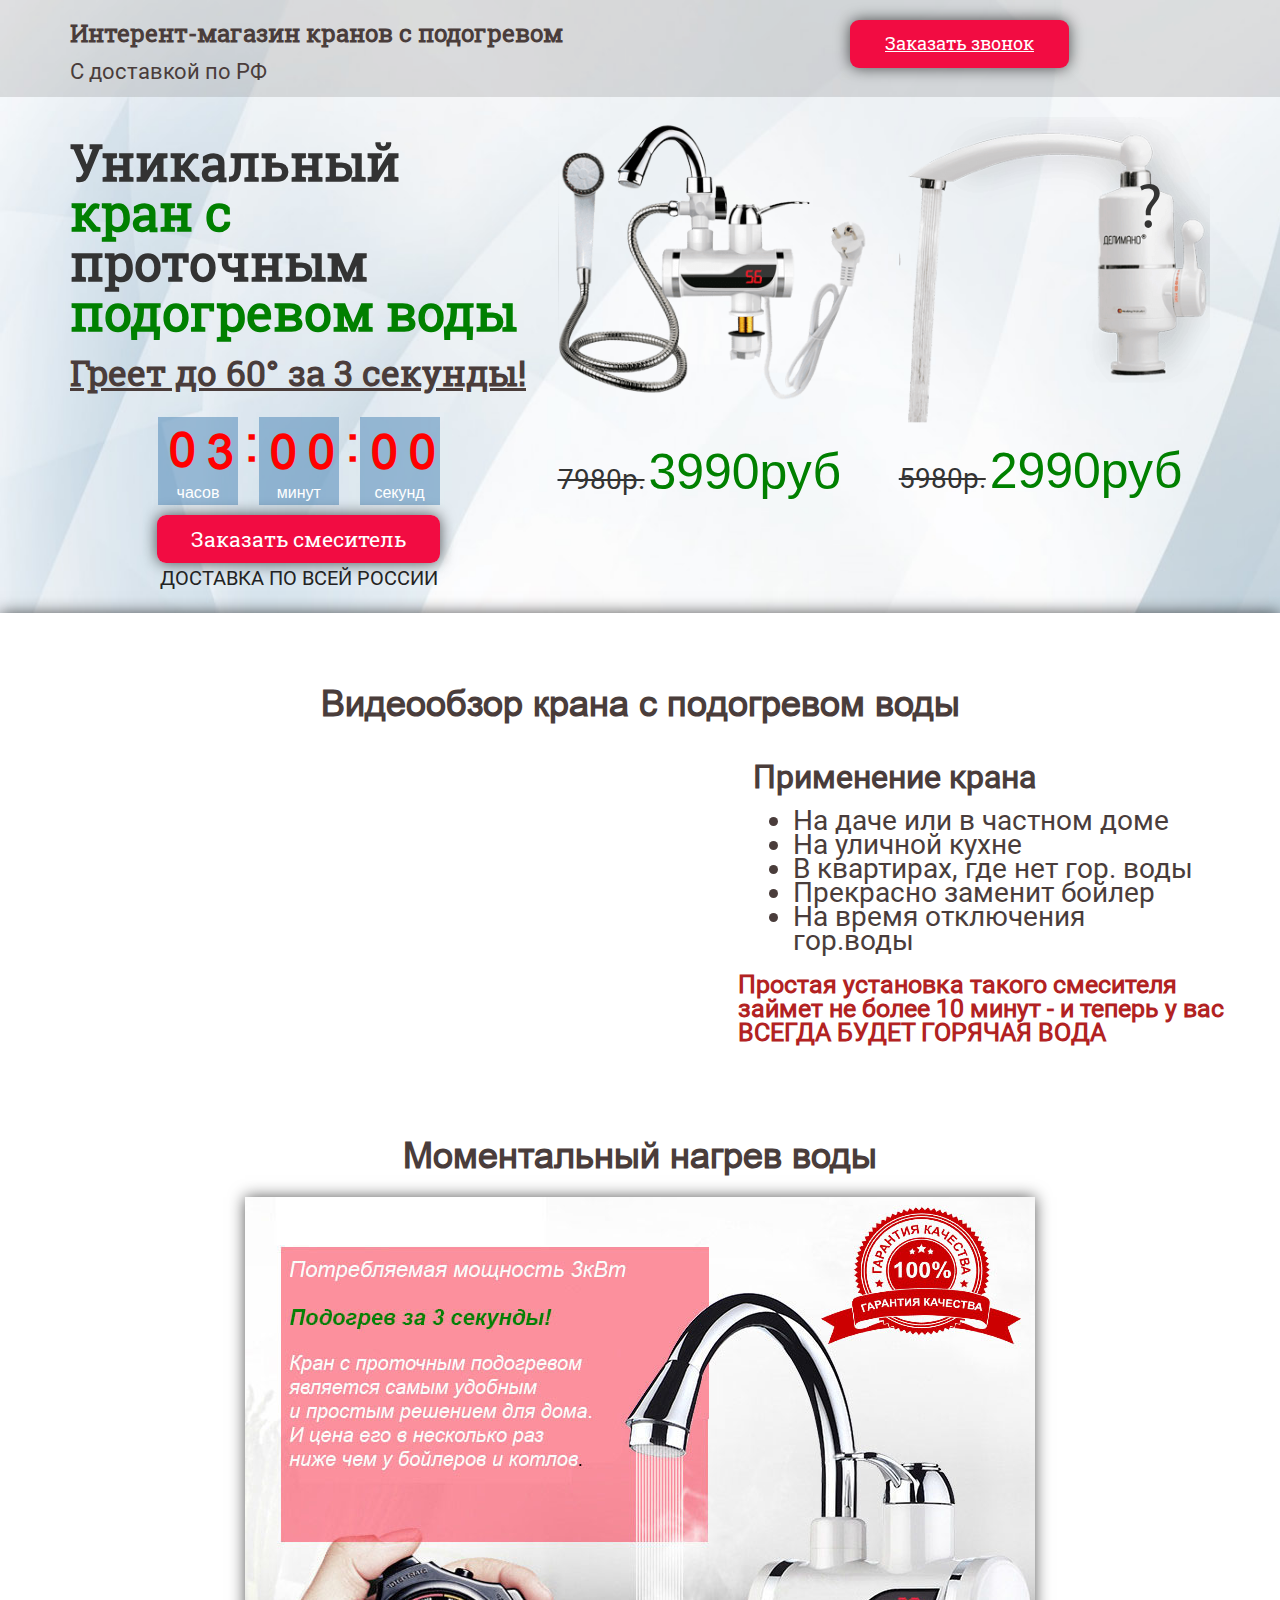
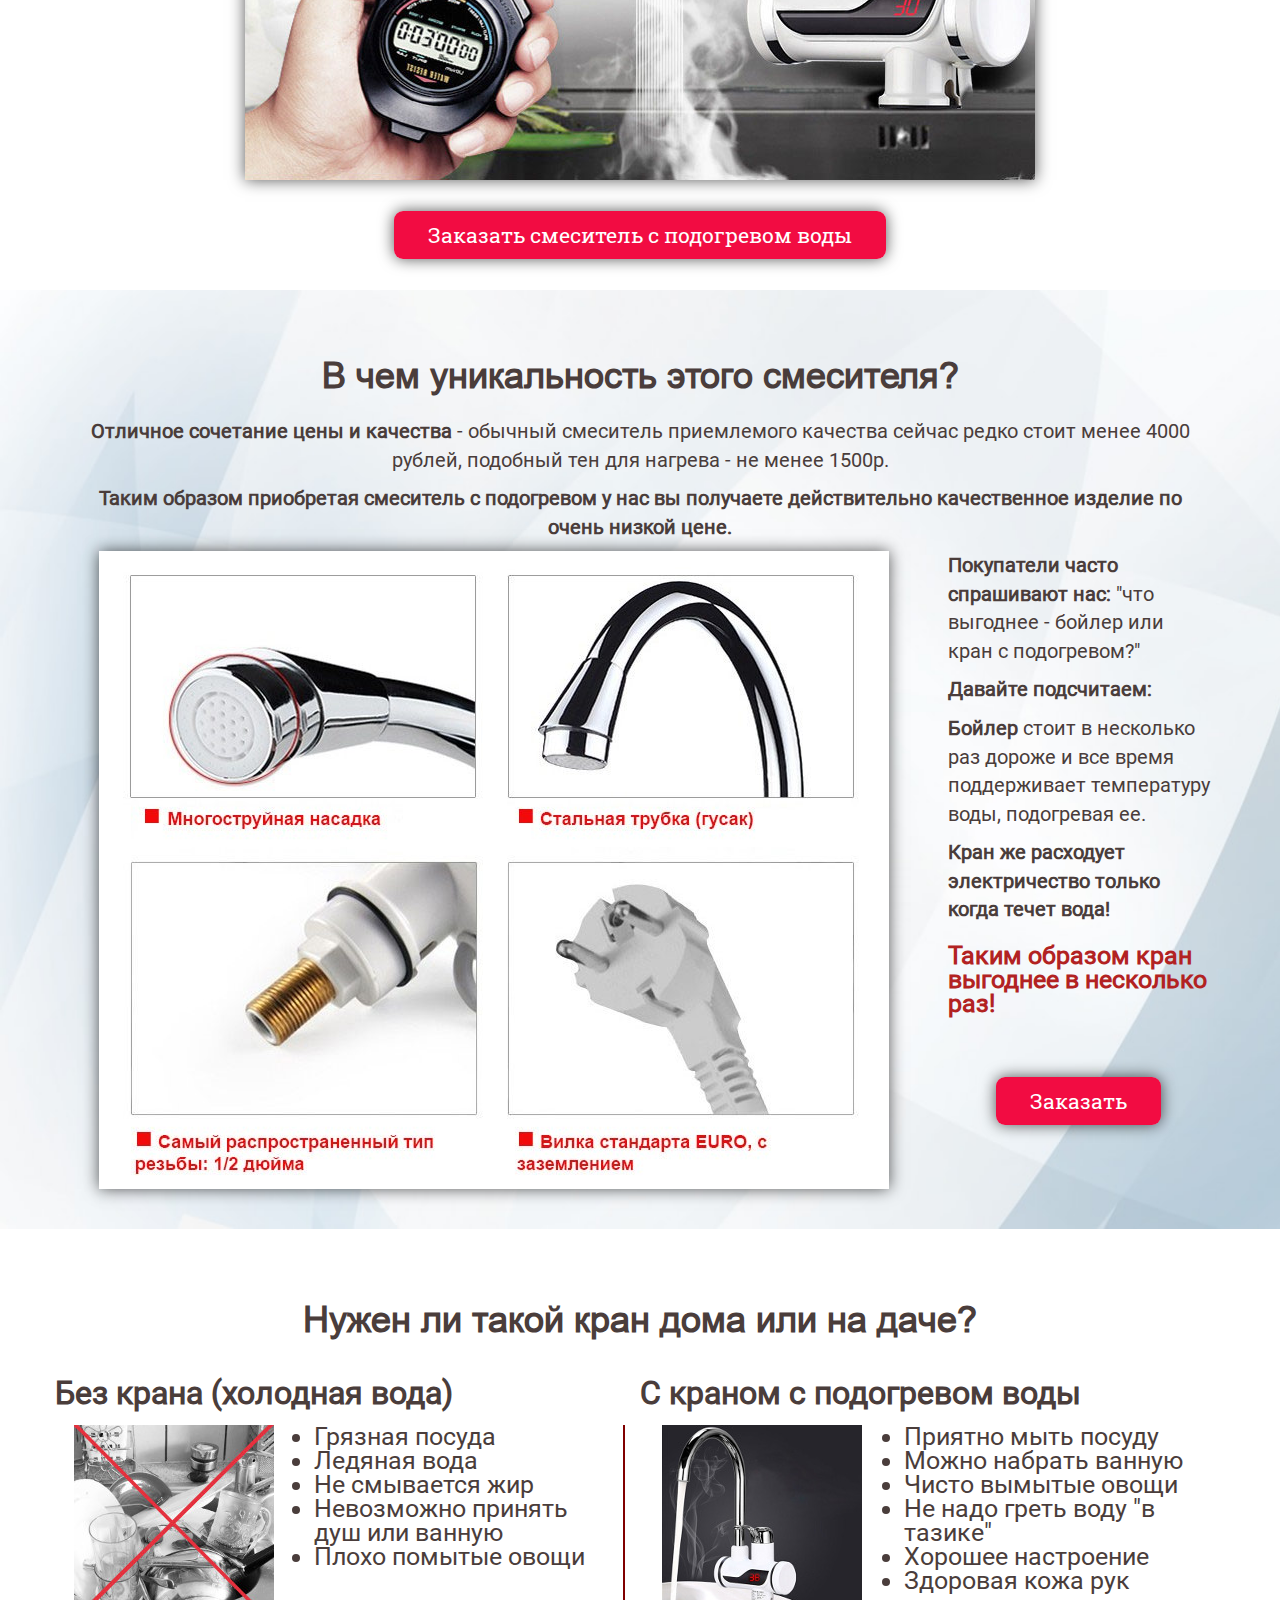
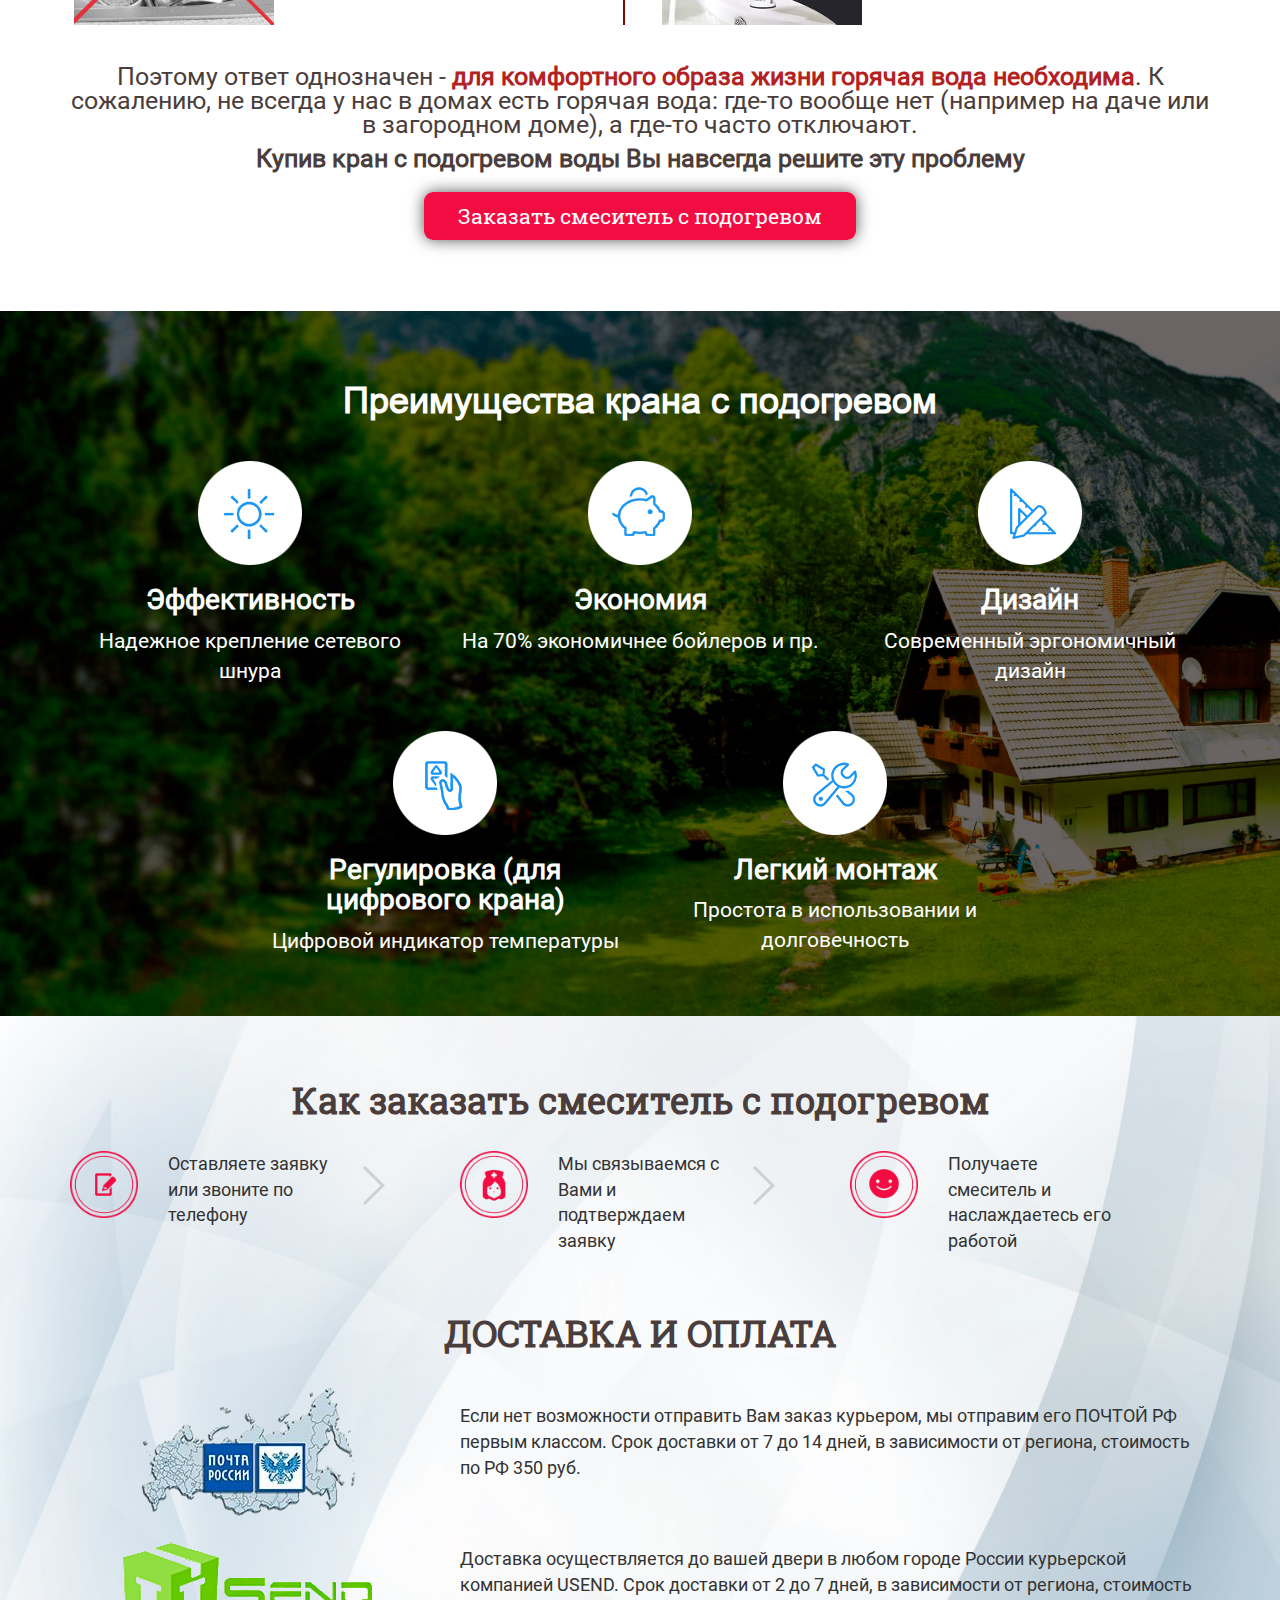
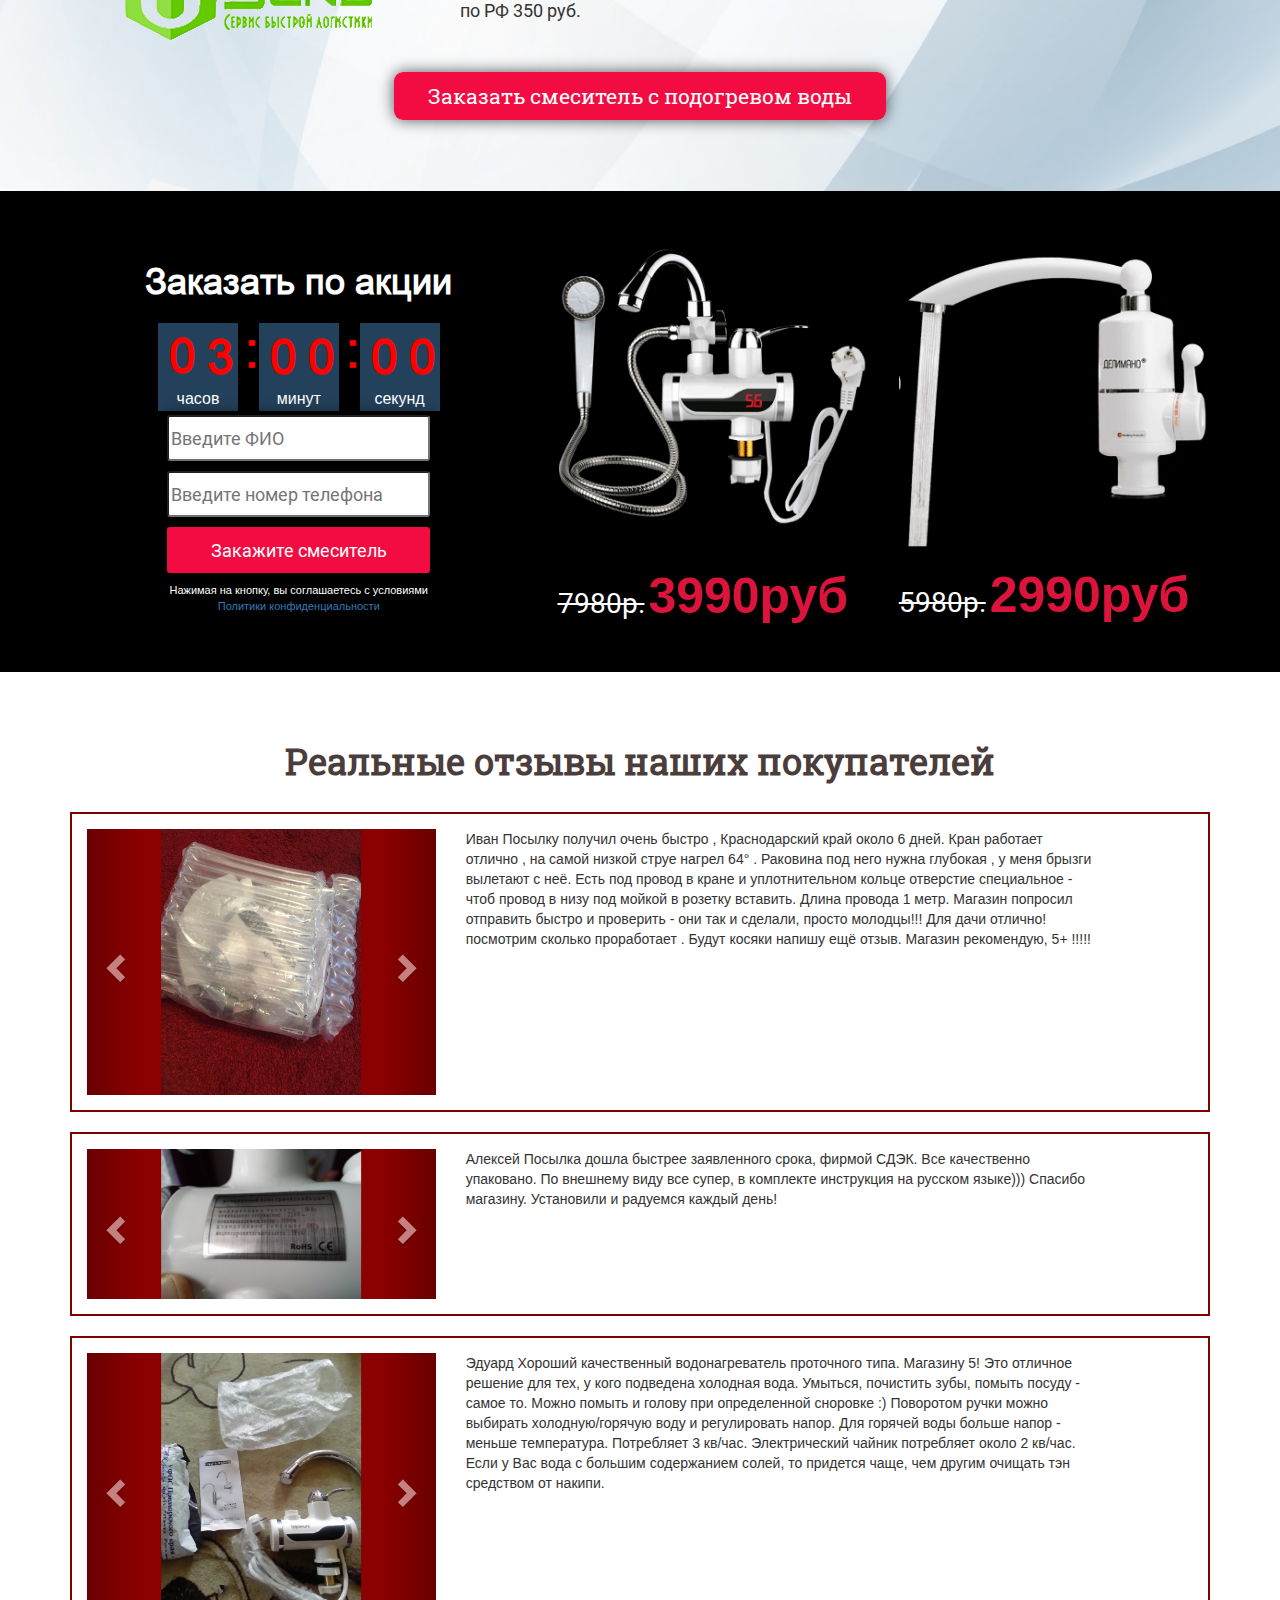
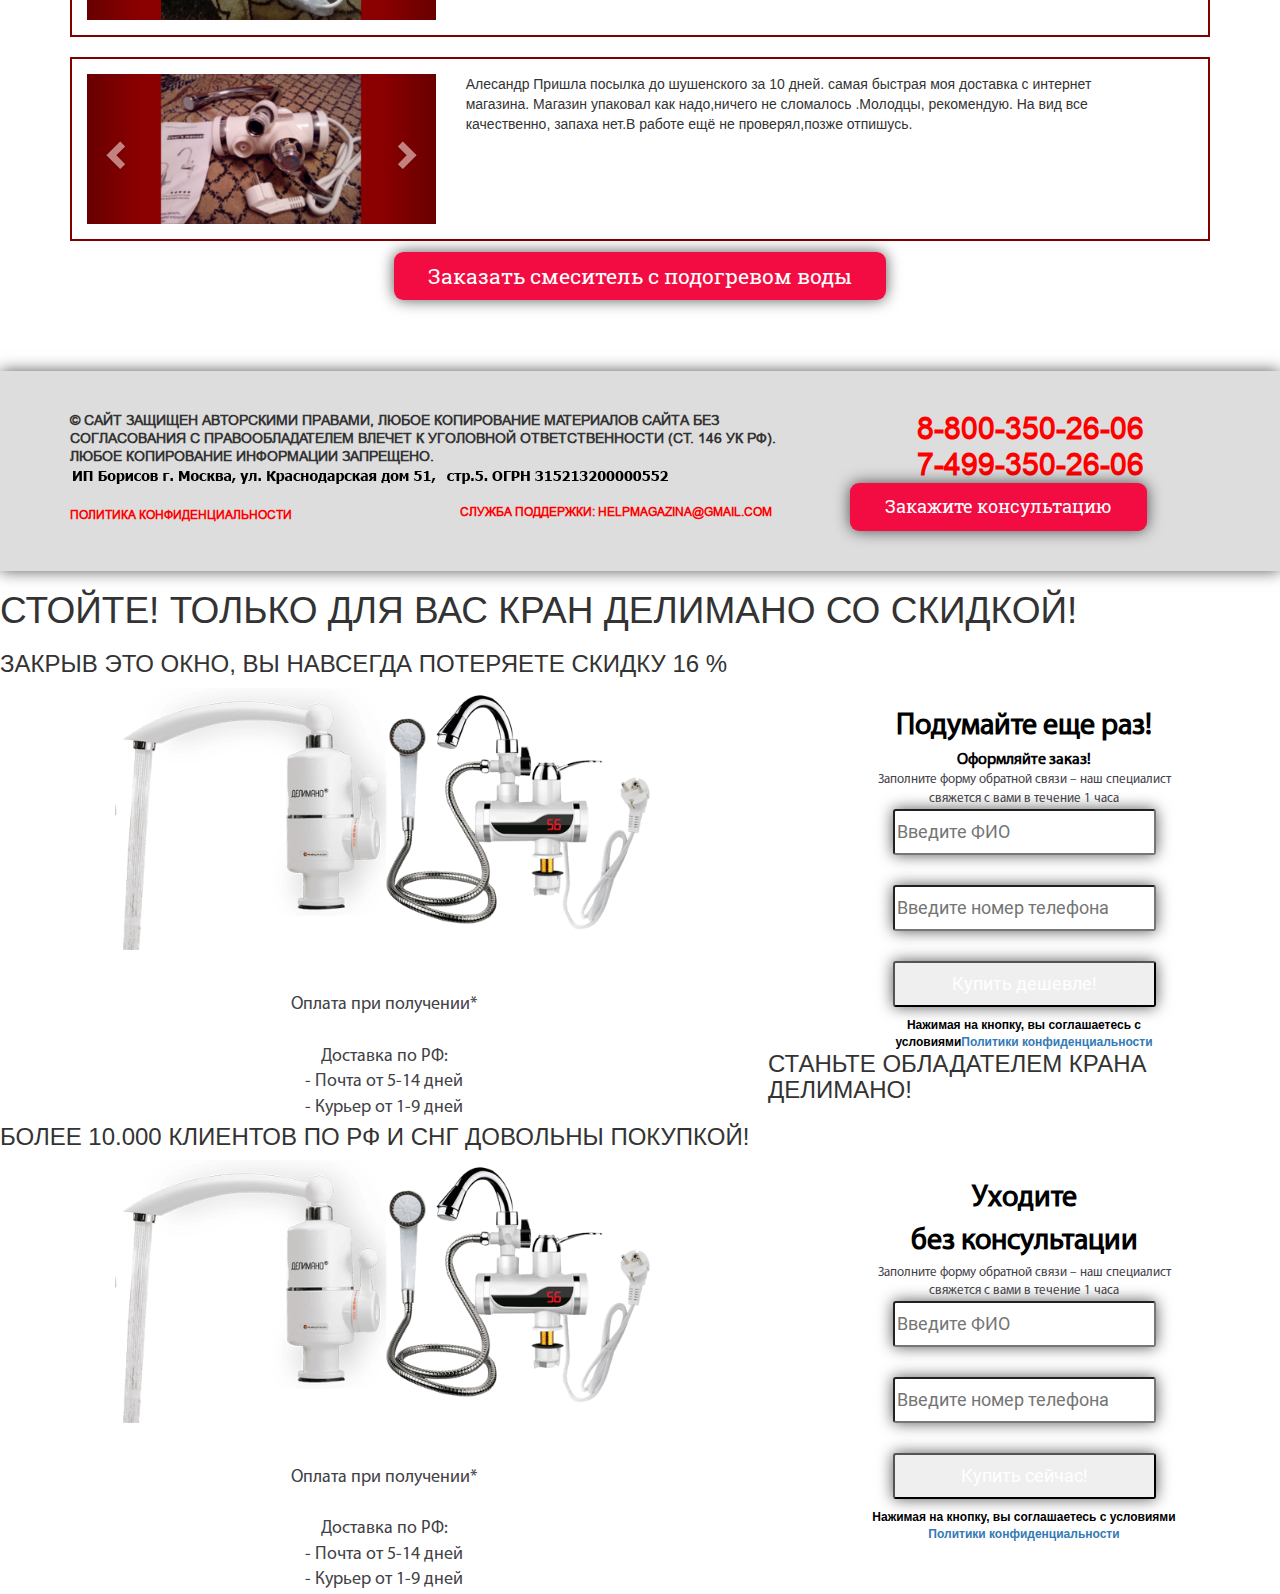
==== commit e14911f6: "izmenen" ====
--- a/index.html
+++ b/index.html
@@ -7,323 +7,62 @@
 	<link href="css/bootstrap.min.css" rel="stylesheet">
 	<link rel="stylesheet" type="text/css" href="style.css">
 	<link rel="shortcut icon" href="favicon.ico"  type="image/x-icon" />
-<style>
-	@font-face {
-    font-family: "MyriadProRegular";
-    src: url("font/MyriadProRegular/MyriadProRegular.eot");
-    src: url("font/MyriadProRegular/MyriadProRegular.eot?#iefix")format("embedded-opentype"),
-    url("font/MyriadProRegular/MyriadProRegular.woff") format("woff"),
-    url("font/MyriadProRegular/MyriadProRegular.ttf") format("truetype");
-    font-style: normal;
-    font-weight: normal;
-}
-
-
-
-
-#ouibounce-modal {
-    font-family: 'Open Sans', sans-serif;
-    display: none;
-    position: fixed;
-    top: 0;
-    left: 0;
-    width: 100%;
-    height: 100%;
-    z-index:9997;
-}
-#ouibounce-modal .underlay {
-    width: 100%;
-    height: 100%;
-    position: absolute;
-    top: 0;
-    left: 0;
-    background-color: rgba(0,0,0,0.5);
-    cursor: pointer;
-    -webkit-animation: fadein 0.5s;
-    animation: fadein 0.5s;
-}
-#ouibounce-modal .modal {
-    width: 100%;
-    height: auto;
-    max-height:490px;
-    background-color: #e5e5e5;
-    z-index: 1;
-    position: absolute;
-    margin: auto;
-    top: 0;
-    right: 0;
-    bottom: 0;
-    left: 0;
-    border-radius: 4px;
-    -webkit-animation: popin 0.3s;
-    animation: popin 0.3s;
-    max-width:800px;
-    border-radius:30px;
-
-}
-#ouibounce-modal .modal-title {
-    font-size: 18px;
-    background-color: #e5e5e5;
-    color: #000;
-    padding: 10px;
-    margin: 0;
-    border-radius: 4px 4px 0 0;
-    text-align: center;
-    margin: 0 auto;
-    max-width: 670px;
-}
-#ouibounce-modal h3 {
-    color: #000;
-    font-size: 23px;
-    margin: 16px;
-    text-transform: uppercase;
-    font-weight: normal;
-    font-family: MyriadProRegular;
-    max-width: 670px;
-}
-#ouibounce-modal .modal-body {
-    padding: 0px 35px;
-    font-size: 0.9em;
-}
-
-#ouibounce-modal form {
-    text-align: center;
-    margin-top: 15px;
-}
-#ouibounce-modal form input[type=text] {
-    padding: 12px;
-    max-width: 300px;
-    border: 1px solid #806f6f;
-    -webkit-font-smoothing: antialiased;
-    margin-bottom: 17px;
-    height: 40px;
-    width: 100%;
-    background: #e1e1e1;
-
-}
-
-
-#ouibounce-modal form input[type=tel] {
-    padding: 12px;
-    max-width: 300px;
-    border: 1px solid #806f6f;
-    -webkit-font-smoothing: antialiased;
-    margin-bottom: 17px;
-    height: 40px;
-    width: 100%;
-    background: #e1e1e1;
-
-}
-
-
-#ouibounce-modal form input[type=email] {
-    padding: 12px;
-    max-width: 300px;
-    border: 1px solid #806f6f;
-    -webkit-font-smoothing: antialiased;
-    margin-bottom: 17px;
-    height: 40px;
-    width: 100%;
-    background: #e1e1e1;
-
-}
-
-#ouibounce-modal form input[type=submit] {
-    text-transform: uppercase;
-    font-size: 28px;
-    border-radius: 0px;
-    background-color: #4ab471;
-    border: none;
-    cursor: pointer;
-    -webkit-font-smoothing: antialiased;
-    width: 100%;
-    max-width: 300px;
-    margin: 0 auto;
-    font-family: MyriadProRegular;
-    border: 2px solid #f17479;
-    height: 65px;
-    padding: 0px;
-    margin-left: 0px;
-}
-
-#ouibounce-modal .modal-footer {
-    position: absolute;
-    bottom: 20px;
-    text-align: center;
-    width: 100%;
-}
-#ouibounce-modal .modal-footer p {
-    text-transform: capitalize;
-    cursor: pointer;
-    display: inline;
-    border-bottom: 1px solid #344a5f;
-}
-@-webkit-keyframes fadein {
-    0% {
-        opacity: 0;
-    }
-
-    100% {
-        opacity: 1;
-    }
-}
-@-ms-keyframes fadein {
-    0% {
-        opacity: 0;
-    }
-
-    100% {
-        opacity: 1;
-    }
-}
-@keyframes fadein {
-    0% {
-        opacity: 0;
-    }
-
-    100% {
-        opacity: 1;
-    }
-}
-@-webkit-keyframes popin {
-    0% {
-        -webkit-transform: scale(0);
-        transform: scale(0);
-        opacity: 0;
-    }
-
-    85% {
-        -webkit-transform: scale(1.05);
-        transform: scale(1.05);
-        opacity: 1;
-    }
-
-    100% {
-        -webkit-transform: scale(1);
-        transform: scale(1);
-        opacity: 1;
-    }
-}
-@-ms-keyframes popin {
-    0% {
-        -ms-transform: scale(0);
-        transform: scale(0);
-        opacity: 0;
-    }
-
-    85% {
-        -ms-transform: scale(1.05);
-        transform: scale(1.05);
-        opacity: 1;
-    }
-
-    100% {
-        -ms-transform: scale(1);
-        transform: scale(1);
-        opacity: 1;
-    }
-}
-@keyframes popin {
-    0% {
-        -webkit-transform: scale(0);
-        -ms-transform: scale(0);
-        transform: scale(0);
-        opacity: 0;
-    }
-
-    85% {
-        -webkit-transform: scale(1.05);
-        -ms-transform: scale(1.05);
-        transform: scale(1.05);
-        opacity: 1;
-    }
-
-    100% {
-        -webkit-transform: scale(1);
-        -ms-transform: scale(1);
-        transform: scale(1);
-        opacity: 1;
-    }
-}
-
-.colmd9 {
-    width: 60%;
-    float: left;
-    text-align: center;
-
-}
-.colmd3 {
-    width: 40%;
-    float: right;
-    text-align:center;
-    margin-top: 18px;
-}
-
-.textobm {
-    font-family: MyriadProRegular;
-    color: #424147;
-    font-size: 18px;
-    max-width: 240px;
-    text-align: center;
-    margin: 0 auto;
-    margin-top:40px;
-}
-.zagolform {
-    font-size: 30px;
-    font-family: MyriadProRegular;
-    color: #000;
-    font-weight: bold;
-
-}
-
-.formstr2 {
-    font-size: 16px;
-    font-family: MyriadProRegular;
-    font-weight: bold;
-    color: #000;
-
-}
-.managerobform {
-    font-size: 13px;
-    margin: 0 auto;
-    width: 67%;
-    font-family: MyriadProRegular;
-    color: #424147;
-
-}
-
-
-.polk {
-    font-size: 12px;
-    font-family: MyriadProRegular;
-    font-weight: bold;
-    color: #5d5d66;
-}
-.voprosik {
-    float: right;
-    font-size: 63px;
-    position: absolute;
-    right: 117px;
-    top: 167px;
-    font-family: MyriadProRegular;
-
-}
-
-@media (min-width:480px) and (max-width:768px){
-    .zagolform{
-        font-size: 27px;
-    }
-}
-
-@media (min-width:300px) and (max-width:480px){
-    .zagolform{
-        font-size: 27px;
-    }
-}
-</style>
+
 <!-- MEDIA-->
 <style type="text/css">
-	
+    @media (min-width: 992px) {.btn {font-size: 18px;}}
+    @media (min-width: 769px) and (max-width: 991px) {
+    .knopka {font-size: 18px;}
+    .section1 img { max-width:300px; width:100%; }
+    .section1 h1 {font-size: 45px;}
+    .h33 {font-size: 25px;}
+    .h22 {font-size: 30px; line-height: 1;}
+    iframe {margin: 0 auto;}
+    .section4 li {font-size: 18px; }
+    .section4 p {font-size: 20px;}
+    .bordo {font-size: 20px;}
+    .h66 {font-size: 30px;}
+    #countdown_dashboard {margin-bottom: 40px;}
+    #countdown_dashboard2 {margin-bottom: 40px;}
+    .section7 img {max-width:300px; width:100%; }
+    .btn {margin: 0 auto;}
+    }
+    @media  (max-width: 850px){
+    	.garant {width: 695px; height: 504px;}
+    }
+
+    @media (max-width: 768px){
+    header {margin-bottom: 0px;}
+	.section1 h1 {font-size: 30px; text-align: center;}
+	.section1 img {margin-top: 20px;}
+	.green {font-size: 30px; text-align: center;}
+    .h22 {text-align: center; line-height: 34px; font-size: 30px;}
+    .thead {text-align: center;}
+    .txt1 {font-size: 25px; text-align: center;}
+    .section2 {padding-top: 20px;}
+    .section2 li{font-size: 21px;}
+    .section2 img {margin-bottom:20px;}
+    .h33 {font-size: 25px;}
+    .mob1 {font-size: 25px; font-family: Roboto; font-weight: bold;}
+    .section3 {padding-top: 10px;}
+    .section6 img {margin: 0 auto;}
+    .section6 {padding-top: 10px;}
+    .bordo {font-size: 20px; text-align: center; margin-bottom: 10px;}
+    .section4 {padding-top: 10px; padding-bottom: 30px;}
+    .section4 ul {margin: 0 auto;}
+    .section4 li {font-size: 18px;}
+    .section4 img {margin: 0 auto; max-width: 300px; width: 100%; height: auto;}
+    .ul-left {padding-right: 0px; border-right: none;}
+    .section7 {padding-top: 10px;}
+    .section7 img {max-width: 316px; width: 100%; height: auto;}
+    .img-img {max-width: 316px; width: 100%;}
+    .btn {font-size: 18px; margin: 0 auto;}
+ }
+    }
+
+
+
+
 </style>
 </head>
 <body>
@@ -333,14 +72,14 @@
 	<header>
 		<div class="container">
 		<div class="row">
-			<div class="col-md-8">
+			<div class="col-md-8 col-sm-8 col-xs-12">
 				<h2 class="hh2">Интерент-магазин кранов с подогревом</h2>
 				<p class="thead">С доставкой по РФ</p>
 			</div>
-			<div class="col-md-4">
+			<div class="col-md-4 col-sm-4 col-xs-12">
 			<br>
 			
-			<a class="knopka btn" href="#myModal" data-toggle="modal"><span class="cherta">Заказать звонок</span></a>
+			<a class="knopka btn hidden-xs" href="#myModal" data-toggle="modal"><span class="cherta">Заказать звонок</span></a>
 		    </div>
 		</div>
 		</div>
@@ -348,15 +87,15 @@
 	<div class="row"></div>
 	<div class="container">
 		<div class="row">
-			<div class="col-md-5">
-				<div class="row">
-					<div class="col-md-12">
+			<div class="col-md-5 col-sm-5">
+				<div class="row">
+					<div class="col-md-12 col-sm-12 col-xs-12">
 						<h1>Уникальный <span class="green">кран с</span> проточным <span class="green">подогревом воды</span></h1>
 						<p class="txt1">Греет до 60&#176; за 3 секунды!</p>
 					</div>
 				</div>
 				<div class="row">
-					<div class="col-md-12 col-sm-12 col-xs-12 text-center"> 
+					<div class="col-md-12 col-sm-12 hidden-xs text-center"> 
                         <div id="countdown_dashboard" class="">
 						
 							<div class="dash hours_dash">
@@ -381,35 +120,42 @@
                     </div>
 				</div>
 				<div class="row">
-					<div class="col-md-12 text-center">
+					<div class="col-md-12 col-sm-12 col-xs-12 text-center">
 						<a class="knopka" href="">Заказать смеситель</a>
 					</div>
 			       </div>
 			    <div class="row">
-					<div class="col-md-12 text-center">
+					<div class="col-md-12 col-sm-12 hidden-xs text-center">
 						<p class="dost">ДОСТАВКА ПО ВСЕЙ РОССИИ</p>
 					</div>
 			       </div>		
 			</div>
-			<div class="col-md-7">
-				<div class="row">
-				<div class="col-md-6">
+			<div class="col-md-7 col-sm-7">
+				<div class="row">
+				<div class="col-md-6 col-sm-12 col-xs-12 hidden-xs">
 				<figure>
-					<p><img src="img/krann.png"></p>
+					<p><img class="img-responsive" src="img/krann.png"></p>
 					<figcaption>
 						<span class="cena">7980р.</span> <span class="green">3990руб</span>
 					</figcaption>
 				</figure>
 			       </div>
-				<div class="col-md-6">
+				<div class="col-md-6 col-sm-12 hidden-xs">
 				<figure>
-					<p><img src="img/delim.png"></p>
+					<p><img class="img-responsive" src="img/delim.png"></p>
 					<figcaption>
 						<span class="cena">5980р.</span> <span class="green">2990руб</span>
 					</figcaption>
 				</figure>
 			       </div>
 				</div>
+			<div class="row">
+				<div class="col-xs-12 text-center hidden-lg hidden-md hidden-sm">
+					<img class="img-responsive" src="img/krann2.png">
+					<br>
+					<p class="mob1">цена от <span class="green">2990руб</span></p>
+				</div>
+			</div>
 			</div>
 		</div>
 	</div>
@@ -423,19 +169,19 @@
 			</div>
 		</div>
 		<div class="row">
-			<div class="col-md-7">
+			<div class="col-md-7 col-sm-12">
 			<div class="row">
-			<div class="col-md-12 text-center">
+			<div class="col-md-12 col-sm-12 text-center">
 				<iframe width="560" height="315" src="https://www.youtube.com/embed/19p9vPJUrW4" frameborder="0" allow="autoplay; encrypted-media" allowfullscreen></iframe>
 			</div>
 			</div>
 			<div class="row">
-			<div class="col-md-12 text-center">
+			<div class="col-md-12 col-sm-12 text-center">
 				<iframe width="560" height="315" src="https://www.youtube.com/embed/FZ7Vv_wr2fo" frameborder="0" allow="autoplay; encrypted-media" allowfullscreen></iframe>
 			</div>
 			</div>
 			</div>
-			<div class="col-md-5">
+			<div class="col-md-5 col-sm-12">
 				<div class="row">
 					<div class="col-md-12">
 						<h3 class="h33">Применение крана</h3>
@@ -462,19 +208,33 @@
 				</div>
 			</div>
 			<div class="row">
-			<div class="garant">
-				
-					<div class="col-md-6 col-md-offset-1">
-						
-					</div>
-					<div class="col-md-5 text-right">
-						<img src="img/guarantee.png">
-					</div>
+			<div class="garant hidden-xs">
+					<div class="col-md-12 "></div>
 				</div>
 			</div>
 			<div class="row">
-				<div class="col-md-12 text-center">
+				<div class="col-xs-12 text-center hidden-md hidden-lg hidden-sm">
+					<div class="row">
+						<div class="col-xs-12">
+							<p class="h33">Потребляемая мощность 3 кВт</p>
+							<p class="sec">Подогрев за 3 секунды!</p>
+							<p class="txt2-hid">Кран с проточным подогревом является самым удобным  и простым решением для дома. И цена его в несколько раз ниже чем у бойлеров и котлов.</p>
+							<br>
+							<img class="img-responsive" src="img/guarantee.png">
+						</div>
+					</div>
+				</div>
+			</div>
+			<div class="row">
+			
+				<div class="col-md-12 hidden-xs text-center">
 				<div class="sect2"><a class="knopka" href="">Заказать смеситель с подогревом воды</a>
+				</div>
+				</div>
+			</div>
+			<div class="row">
+				<div class="col-xs-12 hidden-sm hidden-md hidden-lg text-center">
+				<div class="sect2"><a class="knopka" href="">Заказать смеситель</a>
 				</div>
 				</div>
 			</div>
@@ -501,7 +261,7 @@
 		</div>
 		<div class="row">
 			<div class="col-md-9">
-				<img src="img/sect3.jpg">
+				<img class="img-responsive" src="img/sect3.jpg">
 			</div>
 			<div class="col-md-3">
 				<div class="row">
@@ -538,7 +298,7 @@
 				    </div>
 				</div>
 				<div class="row">
-					<div class="col-md-12">
+					<div class="col-md-12 text-center">
 					<a class="knopka" href="">Заказать</a>
 				    </div>
 				</div>
@@ -559,16 +319,16 @@
 		<div class="ul-sect4">
 		<div class="row">
 			
-			<div class="col-md-6">
+			<div class="col-md-6 col-sm-6 col-xs-12">
 				<div class="row">
 					<h3 class="h33">Без крана (холодная вода)</h3>
 				</div>
 				<div class="ul-left">
 				<div class="row">
 					<div class="col-md-5">
-						<img src="img/sect4net.jpg">
-					</div>
-					<div class="col-md-7">
+						<img class="img-responsive" src="img/sect4net.jpg">
+					</div>
+					<div class="col-md-7 col-xs-12">
 						
 						<ul>
 							<li>Грязная посуда</li>
@@ -581,13 +341,13 @@
 				</div>
 				</div>
 			</div>
-			<div class="col-md-6">
+			<div class="col-md-6 col-sm-6 col-xs-12">
 				<div class="row">
 					<h3 class="h33">С краном с подогревом воды</h3>
 				</div>
                 <div class="row">
 					<div class="col-md-5">
-						<img src="img/sect4da.jpg">
+						<img class="img-responsive" src="img/sect4da.jpg">
 					</div>
 					<div class="col-md-7">
 						<ul>
@@ -616,8 +376,14 @@
 			</div>
 		</div>
 		<div class="row">
-			<div class="col-md-12 text-center">
-				<a class="knopka" href="">Заказать смеситель с подогревом</a>
+			<div class="col-md-12 hidden-xs text-center">
+				<div class="sect2"><a class="knopka" href="">Заказать смеситель с подогревом</a></div>
+				</div>
+			</div>
+			<div class="row">
+				<div class="col-xs-12 hidden-sm hidden-md hidden-lg text-center">
+				<a class="knopka" href="">Заказать смеситель</a>
+				
 				</div>
 			</div>
 	</div>
@@ -632,7 +398,7 @@
 		<div class="row">
 			<div class="col-md-4">
 				<figure>
-					<p><img src="img/file.png"></p>
+					<p><img class="img-responsive" src="img/file.png"></p>
 					<figcaption>
 					<h3 class="h35">Эффективность</h3>
 					<p class="txt5">Надежное крепление сетевого шнура</p>
@@ -641,7 +407,7 @@
 			</div>
 			<div class="col-md-4">
 				<figure>
-					<p><img src="img/file-1.png"></p>
+					<p><img class="img-responsive" src="img/file-1.png"></p>
 					<figcaption>
 					<h3 class="h35">Экономия</h3>
 					<p class="txt5">На 70% экономичнее бойлеров и пр.</p>
@@ -650,7 +416,7 @@
 			</div>
 			<div class="col-md-4">
 				<figure>
-					<p><img src="img/file-2.png"></p>
+					<p><img class="img-responsive" src="img/file-2.png"></p>
 					<figcaption>
 					<h3 class="h35">Дизайн</h3>
 					<p class="txt5">Современный эргономичный дизайн</p>
@@ -662,7 +428,7 @@
 		<div class="row">
 			<div class="col-md-4 col-md-offset-2">
 				<figure>
-					<p><img src="img/file-3.png"></p>
+					<p><img class="img-responsive" src="img/file-3.png"></p>
 					<figcaption>
 					<h3 class="h35">Регулировка (для цифрового крана)</h3>
 					<p class="txt5">Цифровой индикатор температуры</p>
@@ -671,7 +437,7 @@
 			</div>
 			<div class="col-md-4">
 				<figure>
-					<p><img src="img/file-4.png"></p>
+					<p><img class="img-responsive" src="img/file-4.png"></p>
 					<figcaption>
 					<h3 class="h35">Легкий монтаж</h3>
 					<p class="txt5">Простота в использовании и долговечность</p>
@@ -691,28 +457,28 @@
 		</div>
 		<div class="ico6">
 		<div class="row">
-			<div class="col-md-4">
-				<div class="row">
-					<div class="col-md-3"><img src="img/icon1.png"></div>
-					<div class="col-md-6"><p class="txt6">Оставляете заявку или звоните по телефону</p></div>
-					<div class="col-md-3">
-						<div class="str"><img src="img/str.png"></div>
-					</div>
-				</div>
-			</div>
-			<div class="col-md-4">
-				<div class="row">
-					<div class="col-md-3"><img src="img/icon2.png"></div>
-					<div class="col-md-6"><p class="txt6">Мы связываемся с Вами и подтверждаем заявку</p></div>
-					<div class="col-md-3">
-						<div class="str"><img src="img/str.png"></div>
-					</div>
-				</div>
-			</div>
-			<div class="col-md-4">
-				<div class="row">
-					<div class="col-md-3"><img src="img/icon3.png"></div>
-					<div class="col-md-6"><p class="txt6">Получаете смеситель и наслаждаетесь его работой</p></div>
+			<div class="col-md-4 col-sm-4 col-xs-12">
+				<div class="row">
+					<div class="col-md-3 col-sm-5"><img class="img-responsive" src="img/icon1.png"></div>
+					<div class="col-md-6 col-sm-7"><p class="txt6">Оставляете заявку или звоните по телефону</p></div>
+					<div class="col-md-3 hidden-xs hidden-sm">
+						<div class="str"><img class="hidden-xs hidden-sm" src="img/str.png"></div>
+					</div>
+				</div>
+			</div>
+			<div class="col-md-4 col-sm-4 col-xs-12">
+				<div class="row">
+					<div class="col-md-3 col-sm-5"><img class="img-responsive" src="img/icon2.png"></div>
+					<div class="col-md-6 col-sm-7"><p class="txt6">Мы связываемся с Вами и подтверждаем заявку</p></div>
+					<div class="col-md-3 hidden-sm hidden-xs">
+						<div class="str"><img class="hidden-xs hidden-sm" src="img/str.png"></div>
+					</div>
+				</div>
+			</div>
+			<div class="col-md-4 col-sm-4 col-xs-12">
+				<div class="row">
+					<div class="col-md-3 col-sm-5"><img class="img-responsive" src="img/icon3.png"></div>
+					<div class="col-md-6 col-sm-7"><p class="txt6">Получаете смеситель и наслаждаетесь его работой</p></div>
 					
 				</div>
 			</div>
@@ -727,24 +493,30 @@
 <div class="dostavka">
 <div class="row">
 
-<div class="col-md-4"><img src="img/poc1.png" class="img-responsive" /></div>
-<div class="col-md-8"><br>
+<div class="col-md-4 col-sm-5"><img src="img/poc1.png" class="img-responsive" /></div>
+<div class="col-md-8 col-sm-7"><br>
 	<p class="txt6">Если нет возможности отправить Вам заказ курьером, мы отправим его ПОЧТОЙ РФ первым классом. Срок доставки от 7 до 14 дней, в зависимости от региона, стоимость по РФ 350 руб.</p></div>
 </div>
 
 
 <div class="row">
 
-<div class="col-md-4"><img src="img/usend.png" class="img-responsive" /></div>
-<div class="col-md-8"><br>
+<div class="col-md-4 col-sm-5"><img src="img/usend.png" class="img-responsive" /></div>
+<div class="col-md-8 col-sm-7"><br>
 	<p class="txt6">Доставка осуществляется до вашей двери в любом городе России курьерской компанией USEND. Срок доставки от 2 до 7 дней, в зависимости от региона, стоимость по РФ 350 руб.</p></div>
 </div>
 </div>
 		<div class="row">
-			<div class="col-md-12 text-center">
-				<a class="knopka" href="">Заказать смеситель с подогревом воды</a>
-			</div>
-		</div>
+			<div class="col-md-12 hidden-xs text-center">
+				<div class="sect2"><a class="knopka" href="">Заказать смеситель с подогревом воды</a></div>
+			</div>
+		</div>
+		<div class="row">
+				<div class="col-xs-12 hidden-sm hidden-md hidden-lg text-center">
+				<div class="sect2"><a class="knopka" href="">Заказать смеситель</a>
+				</div>
+				</div>
+			</div>
 	</div>
 </section>
 <!--СЕКЦИЯ-7-->
@@ -752,7 +524,7 @@
 	<div class="container">
 		<div class="row">
 			
-			<div class="col-md-5">
+			<div class="col-md-5 col-sm-5">
 				
 				<div class="row">
 					<div class="col-md-12 text-center">
@@ -805,21 +577,21 @@
 				</div>
 				
 			</div>
-			<div class="col-md-7">
+			<div class="col-md-7 col-sm-7">
 			
 			
 				<div class="row">
-				<div class="col-md-6">
+				<div class="col-md-6 col-sm-12">
 				<figure>
-					<p><img src="img/krann.png"></p>
+					<p><img class="img-responsive" src="img/krann.png"></p>
 					<figcaption>
 						<span class="cena2">7980р.</span> <span class="red">3990руб</span>
 					</figcaption>
 				</figure>
 			       </div>
-				<div class="col-md-6">
+				<div class="col-md-6 col-sm-12">
 				<figure>
-					<p><img src="img/delim.png"></p>
+					<p><img class="img-responsive" src="img/delim.png"></p>
 					<figcaption>
 						<span class="cena2">5980р.</span> <span class="red">2990руб</span>
 					</figcaption>
@@ -841,7 +613,7 @@
 		</div>
 		<div class="comment">
         <div class="row">
-        <div class="col-md-4">	
+        <div class="col-md-4 col-sm-5">	
 		<!-- Bootstrap 3 -->
 <div id="carousel" class="carousel slide" data-ride="carousel">
   <div class="carousel-inner">
@@ -869,12 +641,12 @@
   </a>
 </div>
         </div>
-        <div class="col-md-7"><p class="otz"> <span>Иван</span> Посылку получил очень быстро , Краснодарский край около 6 дней. Кран работает отлично , на самой низкой струе нагрел 64° . Раковина под него нужна глубокая , у меня брызги вылетают с неё. Есть под провод в кране и уплотнительном кольце отверстие специальное - чтоб провод в низу под мойкой в розетку вставить. Длина провода 1 метр. Магазин попросил отправить быстро и проверить - они так и сделали, просто молодцы!!! Для дачи отлично! посмотрим сколько проработает . Будут косяки напишу ещё отзыв. Магазин рекомендую, 5+ !!!!!</div>
+        <div class="col-md-7 col-sm-7"><p class="otz"> <span>Иван</span> Посылку получил очень быстро , Краснодарский край около 6 дней. Кран работает отлично , на самой низкой струе нагрел 64° . Раковина под него нужна глубокая , у меня брызги вылетают с неё. Есть под провод в кране и уплотнительном кольце отверстие специальное - чтоб провод в низу под мойкой в розетку вставить. Длина провода 1 метр. Магазин попросил отправить быстро и проверить - они так и сделали, просто молодцы!!! Для дачи отлично! посмотрим сколько проработает . Будут косяки напишу ещё отзыв. Магазин рекомендую, 5+ !!!!!</div>
         </div>
        </div>
 <div class="comment">
         <div class="row">
-        <div class="col-md-4">	
+        <div class="col-md-4 col-sm-5">	
 		<!-- Bootstrap 3 -->
 <div id="carousel2" class="carousel slide" data-ride="carousel">
   <div class="carousel-inner">
@@ -899,12 +671,12 @@
   </a>
 </div>
         </div>
-        <div class="col-md-7"><p class="otz"> <span> Алексей</span>Посылка дошла быстрее заявленного срока, фирмой СДЭК. Все качественно упаковано. По внешнему виду все супер, в комплекте инструкция на русском языке))) Спасибо магазину. Установили и радуемся каждый день!</p></div>
+        <div class="col-md-7 col-sm-7"><p class="otz"> <span> Алексей</span> Посылка дошла быстрее заявленного срока, фирмой СДЭК. Все качественно упаковано. По внешнему виду все супер, в комплекте инструкция на русском языке))) Спасибо магазину. Установили и радуемся каждый день!</p></div>
         </div>
        </div>
 <div class="comment">
         <div class="row">
-        <div class="col-md-4">	
+        <div class="col-md-4 col-sm-5">	
 		<!-- Bootstrap 3 -->
 <div id="carousel3" class="carousel slide" data-ride="carousel">
   <div class="carousel-inner">
@@ -929,12 +701,12 @@
   </a>
 </div>
         </div>
-        <div class="col-md-7"><p class="otz"> <span>Эдуард</span>Хороший качественный водонагреватель проточного типа. Магазину 5! Это отличное решение для тех, у кого подведена холодная вода. Умыться, почистить зубы, помыть посуду - самое то. Можно помыть и голову при определенной сноровке :) Поворотом ручки можно выбирать холодную/горячую воду и регулировать напор. Для горячей воды больше напор - меньше температура. Потребляет 3 кв/час. Электрический чайник потребляет около 2 кв/час. Если у Вас вода с большим содержанием солей, то придется чаще, чем другим очищать тэн средством от накипи.</p> </div>
+        <div class="col-md-7 col-sm-7"><p class="otz"> <span>Эдуард</span> Хороший качественный водонагреватель проточного типа. Магазину 5! Это отличное решение для тех, у кого подведена холодная вода. Умыться, почистить зубы, помыть посуду - самое то. Можно помыть и голову при определенной сноровке :) Поворотом ручки можно выбирать холодную/горячую воду и регулировать напор. Для горячей воды больше напор - меньше температура. Потребляет 3 кв/час. Электрический чайник потребляет около 2 кв/час. Если у Вас вода с большим содержанием солей, то придется чаще, чем другим очищать тэн средством от накипи.</p> </div>
         </div>
        </div>
 <div class="comment">
         <div class="row">
-        <div class="col-md-4">	
+        <div class="col-md-4 col-sm-5">	
 		<!-- Bootstrap 3 -->
 <div id="carousel4" class="carousel slide" data-ride="carousel">
   <div class="carousel-inner">
@@ -960,14 +732,20 @@
   </a>
 </div>
         </div>
-        <div class="col-md-7"><p class="otz"> <span>Алесандр</span>Пришла посылка до шушенского за 10 дней. самая быстрая моя доставка с интернет магазина. Магазин упаковал как надо,ничего не сломалось .Молодцы, рекомендую. На вид все качественно, запаха нет.В работе ещё не проверял,позже отпишусь.</p></div>
+        <div class="col-md-7 col-sm-7"><p class="otz"> <span>Алесандр</span> Пришла посылка до шушенского за 10 дней. самая быстрая моя доставка с интернет магазина. Магазин упаковал как надо,ничего не сломалось .Молодцы, рекомендую. На вид все качественно, запаха нет.В работе ещё не проверял,позже отпишусь.</p></div>
         </div>
        </div>
 <div class="row">
-	<div class="col-md-12 text-center">
-				<a class="knopka" href="">Заказать смеситель с подогревом воды</a>
-			</div>
-</div>
+	<div class="col-md-12 hidden-xs text-center">
+				<div class="sect2"><a class="knopka" href="">Заказать смеситель с подогревом воды</a></div>
+			</div>
+</div>
+<div class="row">
+				<div class="col-xs-12 hidden-sm hidden-md hidden-lg text-center">
+				<a class="knopka" href="">Заказать смеситель</a>
+				
+				</div>
+			</div>
 	</div>
 </section>
 <!--FOOTER-->
@@ -975,7 +753,7 @@
 
 <div class="container">
 	<div class="row">
-<div class="col-md-8">
+<div class="col-md-8 col-sm-7">
 <div class="item-text "><span class="hidden-sm hidden-xs">© САЙТ ЗАЩИЩЕН АВТОРСКИМИ ПРАВАМИ, ЛЮБОЕ КОПИРОВАНИЕ МАТЕРИАЛОВ САЙТА БЕЗ СОГЛАСОВАНИЯ С ПРАВООБЛАДАТЕЛЕМ ВЛЕЧЕТ К УГОЛОВНОЙ ОТВЕТСТВЕННОСТИ (СТ. 146 УК РФ). ЛЮБОЕ КОПИРОВАНИЕ ИНФОРМАЦИИ ЗАПРЕЩЕНО.</span>
 	<br>
 
@@ -984,7 +762,7 @@
 </div>
 	<br>
 <div class="row">
-<div class="col-md-6"><div class="politic"><a href="politics.html" target="_blank">Политика конфиденциальности</a></div></div>	
+<div class="col-md-6 "><div class="politic"><a href="politics.html" target="_blank">Политика конфиденциальности</a></div></div>	
 	<div class="col-md-6"><div class="support"><p>Служба поддержки: <span><a href="mailto:helpmagazina@gmail.com">helpmagazina@gmail.com</a></span></p></div></div>
 
 
@@ -992,7 +770,7 @@
 
 </div>
 
-<div class="col-md-4">
+<div class="col-md-4 col-sm-5">
 						<a class="phone-f" href="tel:8-800-350-26-06">8-800-350-26-06</a>
 						<a class="phone-f" href="tel:7-499-350-26-06">7-499-350-26-06</a>
 						<a href="#myModal" class="knopka btn" data-toggle="modal">Закажите консультацию</a>
@@ -1128,6 +906,7 @@
 
 <script type="text/javascript" src="js/jquery-2.2.4.min.js"></script>
 <script src="js/bootstrap.min.js"></script>
+<script type="text/javascript" src="js/ouibounce.js"></script>
 <script type="text/javascript" src="js/masked.js"></script>
 <script> // маска к формам
  	jQuery(function($){
@@ -1168,12 +947,7 @@
 
 
 
-
-<script>
-	!function(e,o){"function"==typeof define&&define.amd?define(o):"object"==typeof exports?module.exports=o(require,exports,module):e.ouibounce=o()}(this,function(e,o,i){return function(e,o){"use strict";function i(e,o){return void 0===e?o:e}function n(e){var o=24*e*60*60*1e3,i=new Date;return i.setTime(i.getTime()+o),"; expires="+i.toUTCString()}function t(e){e.clientY>l||(w=setTimeout(d,p))}function r(){w&&(clearTimeout(w),w=null)}function u(e){L||e.metaKey&&76===e.keyCode&&(L=!0,w=setTimeout(d,p))}function c(e,o){return a()[e]===o}function a(){for(var e=document.cookie.split("; "),o={},i=e.length-1;i>=0;i--){var n=e[i].split("=");o[n[0]]=n[1]}return o}function s(){return c(x,"true")&&!f}function d(){s()||(e&&(e.style.display="block"),y(),m())}function m(e){var o=e||{};void 0!==o.cookieExpire&&(E=n(o.cookieExpire)),!0===o.sitewide&&(T=";path=/"),void 0!==o.cookieDomain&&(b=";domain="+o.cookieDomain),void 0!==o.cookieName&&(x=o.cookieName),document.cookie=x+"=true"+E+b+T,D.removeEventListener("mouseleave",t),D.removeEventListener("mouseenter",r),D.removeEventListener("keydown",u)}var v=o||{},f=v.aggressive||!1,l=i(v.sensitivity,20),k=i(v.timer,1e3),p=i(v.delay,0),y=v.callback||function(){},E=n(v.cookieExpire)||"",b=v.cookieDomain?";domain="+v.cookieDomain:"",x=v.cookieName?v.cookieName:"viewedOuibounceModal",T=!0===v.sitewide?";path=/":"",w=null,D=document.documentElement;setTimeout(function(){s()||(D.addEventListener("mouseleave",t),D.addEventListener("mouseenter",r),D.addEventListener("keydown",u))},k);var L=!1;return{fire:d,disable:m,isDisabled:s}}});
-</script>
-
-<script>(function(){!function(e,t){"undefined"!=typeof module&&module.exports?module.exports=t():"function"==typeof define&&define.amd?define([],function(){return e.TimeMe=t()}):e.TimeMe=t()}(this,function(){var e={startStopTimes:{},idleTimeoutMs:3e4,currentIdleTimeMs:0,checkStateRateMs:250,active:!1,idle:!1,currentPageName:"default-page-name",timeElapsedCallbacks:[],userLeftCallbacks:[],userReturnCallbacks:[],trackTimeOnElement:function(t){var n=document.getElementById(t);n&&(n.addEventListener("mouseover",function(){e.startTimer(t)}),n.addEventListener("mousemove",function(){e.startTimer(t)}),n.addEventListener("mouseleave",function(){e.stopTimer(t)}),n.addEventListener("keypress",function(){e.startTimer(t)}),n.addEventListener("focus",function(){e.startTimer(t)}))},getTimeOnElementInSeconds:function(t){var n=e.getTimeOnPageInSeconds(t);return n||0},startTimer:function(t){if(t||(t=e.currentPageName),void 0===e.startStopTimes[t])e.startStopTimes[t]=[];else{var n=e.startStopTimes[t],i=n[n.length-1];if(void 0!==i&&void 0===i.stopTime)return}e.startStopTimes[t].push({startTime:new Date,stopTime:void 0}),e.active=!0},stopAllTimers:function(){for(var t=Object.keys(e.startStopTimes),n=0;n<t.length;n++)e.stopTimer(t[n])},stopTimer:function(t){t||(t=e.currentPageName);var n=e.startStopTimes[t];void 0!==n&&0!==n.length&&(void 0===n[n.length-1].stopTime&&(n[n.length-1].stopTime=new Date),e.active=!1)},getTimeOnCurrentPageInSeconds:function(){return e.getTimeOnPageInSeconds(e.currentPageName)},getTimeOnPageInSeconds:function(t){return void 0===e.getTimeOnPageInMilliseconds(t)?void 0:e.getTimeOnPageInMilliseconds(t)/1e3},getTimeOnCurrentPageInMilliseconds:function(){return e.getTimeOnPageInMilliseconds(e.currentPageName)},getTimeOnPageInMilliseconds:function(t){var n=e.startStopTimes[t];if(void 0!==n){for(var i=0,s=0;s<n.length;s++){var o=n[s].startTime,r=n[s].stopTime;void 0===r&&(r=new Date),i+=r-o}return Number(i)}},getTimeOnAllPagesInSeconds:function(){for(var t=[],n=Object.keys(e.startStopTimes),i=0;i<n.length;i++){var s=n[i],o=e.getTimeOnPageInSeconds(s);t.push({pageName:s,timeOnPage:o})}return t},setIdleDurationInSeconds:function(t){var n=parseFloat(t);if(!1!==isNaN(n))throw{name:"InvalidDurationException",message:"An invalid duration time ("+t+") was provided."};return e.idleTimeoutMs=1e3*t,this},setCurrentPageName:function(t){return e.currentPageName=t,this},resetRecordedPageTime:function(t){delete e.startStopTimes[t]},resetAllRecordedPageTimes:function(){for(var t=Object.keys(e.startStopTimes),n=0;n<t.length;n++)e.resetRecordedPageTime(t[n])},resetIdleCountdown:function(){e.idle&&e.triggerUserHasReturned(),e.idle=!1,e.currentIdleTimeMs=0},callWhenUserLeaves:function(e,t){this.userLeftCallbacks.push({callback:e,numberOfTimesToInvoke:t})},callWhenUserReturns:function(e,t){this.userReturnCallbacks.push({callback:e,numberOfTimesToInvoke:t})},triggerUserHasReturned:function(){if(!e.active)for(var t=0;t<this.userReturnCallbacks.length;t++){var n=this.userReturnCallbacks[t],i=n.numberOfTimesToInvoke;(isNaN(i)||void 0===i||i>0)&&(n.numberOfTimesToInvoke-=1,n.callback())}e.startTimer()},triggerUserHasLeftPage:function(){if(e.active)for(var t=0;t<this.userLeftCallbacks.length;t++){var n=this.userLeftCallbacks[t],i=n.numberOfTimesToInvoke;(isNaN(i)||void 0===i||i>0)&&(n.numberOfTimesToInvoke-=1,n.callback())}e.stopAllTimers()},callAfterTimeElapsedInSeconds:function(t,n){e.timeElapsedCallbacks.push({timeInSeconds:t,callback:n,pending:!0})},checkState:function(){for(var t=0;t<e.timeElapsedCallbacks.length;t++)e.timeElapsedCallbacks[t].pending&&e.getTimeOnCurrentPageInSeconds()>e.timeElapsedCallbacks[t].timeInSeconds&&(e.timeElapsedCallbacks[t].callback(),e.timeElapsedCallbacks[t].pending=!1);!1===e.idle&&e.currentIdleTimeMs>e.idleTimeoutMs?(e.idle=!0,e.triggerUserHasLeftPage()):e.currentIdleTimeMs+=e.checkStateRateMs},visibilityChangeEventName:void 0,hiddenPropName:void 0,listenForVisibilityEvents:function(){void 0!==document.hidden?(e.hiddenPropName="hidden",e.visibilityChangeEventName="visibilitychange"):void 0!==document.mozHidden?(e.hiddenPropName="mozHidden",e.visibilityChangeEventName="mozvisibilitychange"):void 0!==document.msHidden?(e.hiddenPropName="msHidden",e.visibilityChangeEventName="msvisibilitychange"):void 0!==document.webkitHidden&&(e.hiddenPropName="webkitHidden",e.visibilityChangeEventName="webkitvisibilitychange"),document.addEventListener(e.visibilityChangeEventName,function(){document[e.hiddenPropName]?e.triggerUserHasLeftPage():e.triggerUserHasReturned()},!1),window.addEventListener("blur",function(){e.triggerUserHasLeftPage()}),window.addEventListener("focus",function(){e.triggerUserHasReturned()}),document.addEventListener("mousemove",function(){e.resetIdleCountdown()}),document.addEventListener("keyup",function(){e.resetIdleCountdown()}),document.addEventListener("touchstart",function(){e.resetIdleCountdown()}),window.addEventListener("scroll",function(){e.resetIdleCountdown()}),setInterval(function(){e.checkState()},e.checkStateRateMs)},websocket:void 0,websocketHost:void 0,setUpWebsocket:function(t){if(window.WebSocket&&t){var n=t.websocketHost;try{e.websocket=new WebSocket(n),window.onbeforeunload=function(n){e.sendCurrentTime(t.appId)},e.websocket.onopen=function(){e.sendInitWsRequest(t.appId)},e.websocket.onerror=function(e){console&&console.log("Error occurred in websocket connection: "+e)},e.websocket.onmessage=function(e){console&&console.log(e.data)}}catch(e){console&&console.error("Failed to connect to websocket host.  Error:"+e)}}return this},websocketSend:function(t){e.websocket.send(JSON.stringify(t))},sendCurrentTime:function(t){var n={type:"INSERT_TIME",appId:t,timeOnPageMs:e.getTimeOnCurrentPageInMilliseconds(),pageName:e.currentPageName};e.websocketSend(n)},sendInitWsRequest:function(t){var n={type:"INIT",appId:t};e.websocketSend(n)},initialize:function(t){var n=e.idleTimeoutMs||30,i=e.currentPageName||"default-page-name",s=void 0;t&&(n=t.idleTimeoutInSeconds||n,i=t.currentPageName||i,s=t.websocketOptions),e.setIdleDurationInSeconds(n).setCurrentPageName(i).setUpWebsocket(s).listenForVisibilityEvents(),e.startTimer()}};return e})}).call(this);</script>
+<script src="js/timeme.js"></script>
 <script type="text/javascript">
     TimeMe.initialize();
 
@@ -1285,7 +1059,319 @@
         e.stopPropagation();
     });
 </script>
-
+<style>
+	@font-face {
+    font-family: "MyriadProRegular";
+    src: url("font/MyriadProRegular/MyriadProRegular.eot");
+    src: url("font/MyriadProRegular/MyriadProRegular.eot?#iefix")format("embedded-opentype"),
+    url("font/MyriadProRegular/MyriadProRegular.woff") format("woff"),
+    url("font/MyriadProRegular/MyriadProRegular.ttf") format("truetype");
+    font-style: normal;
+    font-weight: normal;
+}
+
+
+
+
+#ouibounce-modal {
+    font-family: 'Open Sans', sans-serif;
+    display: none;
+    position: fixed;
+    top: 0;
+    left: 0;
+    width: 100%;
+    height: 100%;
+    z-index:9997;
+}
+#ouibounce-modal .underlay {
+    width: 100%;
+    height: 100%;
+    position: absolute;
+    top: 0;
+    left: 0;
+    background-color: rgba(0,0,0,0.5);
+    cursor: pointer;
+    -webkit-animation: fadein 0.5s;
+    animation: fadein 0.5s;
+}
+#ouibounce-modal .modal {
+    width: 100%;
+    height: auto;
+    max-height:490px;
+    background-color: #e5e5e5;
+    z-index: 1;
+    position: absolute;
+    margin: auto;
+    top: 0;
+    right: 0;
+    bottom: 0;
+    left: 0;
+    border-radius: 4px;
+    -webkit-animation: popin 0.3s;
+    animation: popin 0.3s;
+    max-width:800px;
+    border-radius:30px;
+
+}
+#ouibounce-modal .modal-title {
+    font-size: 18px;
+    background-color: #e5e5e5;
+    color: #000;
+    padding: 10px;
+    margin: 0;
+    border-radius: 4px 4px 0 0;
+    text-align: center;
+    margin: 0 auto;
+    max-width: 670px;
+}
+#ouibounce-modal h3 {
+    color: #000;
+    font-size: 23px;
+    margin: 16px;
+    text-transform: uppercase;
+    font-weight: normal;
+    font-family: MyriadProRegular;
+    max-width: 670px;
+}
+#ouibounce-modal .modal-body {
+    padding: 0px 35px;
+    font-size: 0.9em;
+}
+
+#ouibounce-modal form {
+    text-align: center;
+    margin-top: 15px;
+}
+#ouibounce-modal form input[type=text] {
+    padding: 12px;
+    max-width: 300px;
+    border: 1px solid #806f6f;
+    -webkit-font-smoothing: antialiased;
+    margin-bottom: 17px;
+    height: 40px;
+    width: 100%;
+    background: #e1e1e1;
+
+}
+
+
+#ouibounce-modal form input[type=tel] {
+    padding: 12px;
+    max-width: 300px;
+    border: 1px solid #806f6f;
+    -webkit-font-smoothing: antialiased;
+    margin-bottom: 17px;
+    height: 40px;
+    width: 100%;
+    background: #e1e1e1;
+
+}
+
+
+#ouibounce-modal form input[type=email] {
+    padding: 12px;
+    max-width: 300px;
+    border: 1px solid #806f6f;
+    -webkit-font-smoothing: antialiased;
+    margin-bottom: 17px;
+    height: 40px;
+    width: 100%;
+    background: #e1e1e1;
+
+}
+
+#ouibounce-modal form input[type=submit] {
+    text-transform: uppercase;
+    font-size: 28px;
+    border-radius: 0px;
+    background-color: #4ab471;
+    border: none;
+    cursor: pointer;
+    -webkit-font-smoothing: antialiased;
+    width: 100%;
+    max-width: 300px;
+    margin: 0 auto;
+    font-family: MyriadProRegular;
+    border: 2px solid #f17479;
+    height: 65px;
+    padding: 0px;
+    margin-left: 0px;
+}
+
+#ouibounce-modal .modal-footer {
+    position: absolute;
+    bottom: 20px;
+    text-align: center;
+    width: 100%;
+}
+#ouibounce-modal .modal-footer p {
+    text-transform: capitalize;
+    cursor: pointer;
+    display: inline;
+    border-bottom: 1px solid #344a5f;
+}
+@-webkit-keyframes fadein {
+    0% {
+        opacity: 0;
+    }
+
+    100% {
+        opacity: 1;
+    }
+}
+@-ms-keyframes fadein {
+    0% {
+        opacity: 0;
+    }
+
+    100% {
+        opacity: 1;
+    }
+}
+@keyframes fadein {
+    0% {
+        opacity: 0;
+    }
+
+    100% {
+        opacity: 1;
+    }
+}
+@-webkit-keyframes popin {
+    0% {
+        -webkit-transform: scale(0);
+        transform: scale(0);
+        opacity: 0;
+    }
+
+    85% {
+        -webkit-transform: scale(1.05);
+        transform: scale(1.05);
+        opacity: 1;
+    }
+
+    100% {
+        -webkit-transform: scale(1);
+        transform: scale(1);
+        opacity: 1;
+    }
+}
+@-ms-keyframes popin {
+    0% {
+        -ms-transform: scale(0);
+        transform: scale(0);
+        opacity: 0;
+    }
+
+    85% {
+        -ms-transform: scale(1.05);
+        transform: scale(1.05);
+        opacity: 1;
+    }
+
+    100% {
+        -ms-transform: scale(1);
+        transform: scale(1);
+        opacity: 1;
+    }
+}
+@keyframes popin {
+    0% {
+        -webkit-transform: scale(0);
+        -ms-transform: scale(0);
+        transform: scale(0);
+        opacity: 0;
+    }
+
+    85% {
+        -webkit-transform: scale(1.05);
+        -ms-transform: scale(1.05);
+        transform: scale(1.05);
+        opacity: 1;
+    }
+
+    100% {
+        -webkit-transform: scale(1);
+        -ms-transform: scale(1);
+        transform: scale(1);
+        opacity: 1;
+    }
+}
+
+.colmd9 {
+    width: 60%;
+    float: left;
+    text-align: center;
+
+}
+.colmd3 {
+    width: 40%;
+    float: right;
+    text-align:center;
+    margin-top: 18px;
+}
+
+.textobm {
+    font-family: MyriadProRegular;
+    color: #424147;
+    font-size: 18px;
+    max-width: 240px;
+    text-align: center;
+    margin: 0 auto;
+    margin-top:40px;
+}
+.zagolform {
+    font-size: 30px;
+    font-family: MyriadProRegular;
+    color: #000;
+    font-weight: bold;
+
+}
+
+.formstr2 {
+    font-size: 16px;
+    font-family: MyriadProRegular;
+    font-weight: bold;
+    color: #000;
+
+}
+.managerobform {
+    font-size: 13px;
+    margin: 0 auto;
+    width: 67%;
+    font-family: MyriadProRegular;
+    color: #424147;
+
+}
+
+
+.polk {
+    font-size: 12px;
+    font-family: MyriadProRegular;
+    font-weight: bold;
+    color: #5d5d66;
+}
+.voprosik {
+    float: right;
+    font-size: 63px;
+    position: absolute;
+    right: 117px;
+    top: 167px;
+    font-family: MyriadProRegular;
+
+}
+
+@media (min-width:480px) and (max-width:768px){
+    .zagolform{
+        font-size: 27px;
+    }
+}
+
+@media (min-width:300px) and (max-width:480px){
+    .zagolform{
+        font-size: 27px;
+    }
+}
 <!-- Yandex.Metrika counter -->
 <script type="text/javascript" >
     (function (d, w, c) {
--- a/style.css
+++ b/style.css
@@ -12,6 +12,7 @@
 	src:url(font/arial.ttf);
 }
 /* ОСНОВНЫЕ СТИЛИ*/
+img {margin: 0 auto;}
 /*секция-1*/
 .section1 {
 	background-image: url(img/background1.jpg); background-size: cover;
@@ -58,6 +59,7 @@
 left: 3px; bottom: 37px; position: relative;}
 /*секия-2*/
 .section2 {padding-top: 50px;box-shadow: 0px 0px 15px 0px rgba(0, 0, 0, 0.66);}
+.section2 img {margin: 0 auto;}
 .h22 {font-family: Arial;
 	color: rgb(74, 61, 59); font-size: 36px; line-height: 42px; 
 	font-weight: bold; text-align: center; margin-bottom: 20px;
@@ -76,14 +78,15 @@
     background-size: cover; box-shadow: 0px 0px 15px 0px rgba(0, 0, 0, 0.66);
     margin-bottom: 40px;}
 
-.garant p {font-family: Arial; font-style: italic;font-size: 20px; color: #fff;}
+.sec {font-family: Roboto; font-size: 22px;color: #008000; font-weight: bold; }
+.txt2-hid {font-family: Roboto; font-size: 20px; color: #4a3d3b;}
 .sect2 {margin-bottom: 40px;}
 .bordo2 {margin-bottom: 70px;}
 /*секция-3*/
 .section3 {padding-top: 45px; padding-bottom: 40px;
 	background-image: url(img/background1.jpg); 
 	background-size: cover;}
-.section3 img {box-shadow: 0px 0px 15px 0px rgba(0, 0, 0, 0.66);}
+.section3 img {box-shadow: 0px 0px 15px 0px rgba(0, 0, 0, 0.66); margin: 0 auto;}
 .txt3 {font-family: Roboto; font-size: 20px; color:#4a3d3b;}
 .bold {font-family: Roboto; font-size: 20px; color:#4a3d3b; font-weight: bold; }
 .bordo3{margin-bottom: 70px;}
@@ -104,6 +107,7 @@
   padding-top: 50px; padding-bottom: 50px; }
 .section5 h2 {font-size: 36px; font-family: Arial;
  font-weight: bold; margin-bottom: 40px; } 
+.section5 img {margin: 0 auto;}
 .plus {margin-bottom: 35px;}
 .h35 {font-family: Roboto; font-size: 28px; font-weight: bold;}
 .txt5 {font-family: Roboto; font-size: 21px; }
